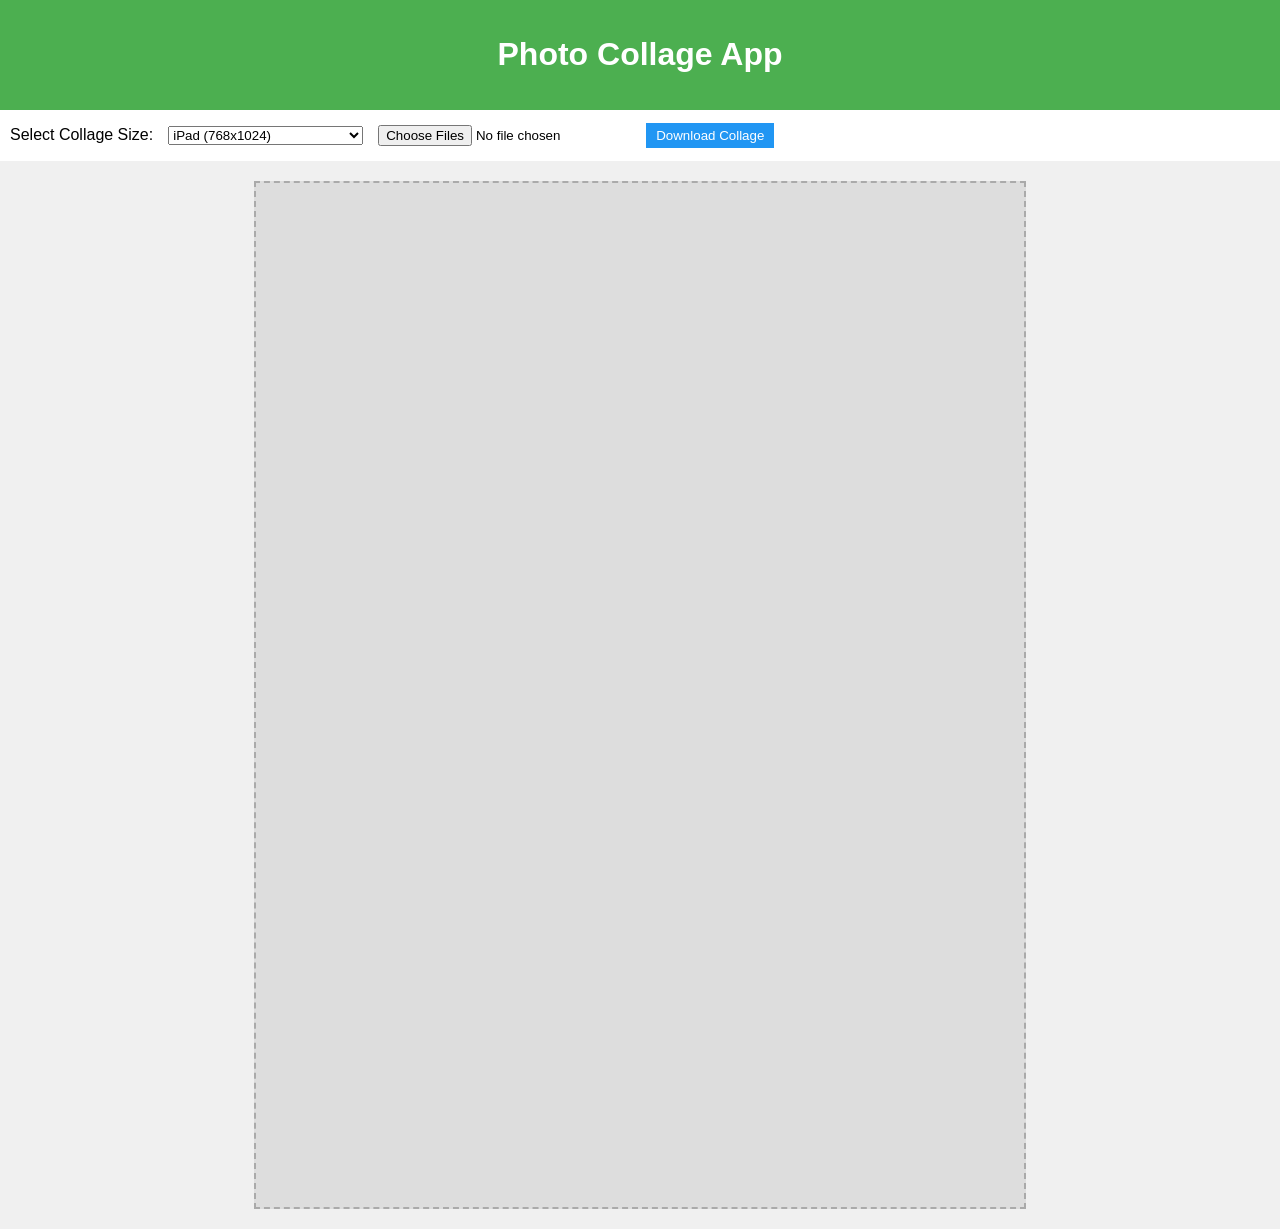
==== index.html @ 25d1712e "foundation the first foundation" ====
<!DOCTYPE html>
<html lang="en">
<head>
    <meta charset="UTF-8">
    <meta http-equiv="X-UA-Compatible" content="IE=edge">
    <meta name="viewport" content="width=device-width, initial-scale=1.0">
    <title>Photo Collage App</title>
    <link rel="stylesheet" href="styles.css">
</head>
<body>
    <header>
        <h1>Photo Collage App</h1>
    </header>

    <div class="controls">
        <label for="size-select">Select Collage Size:</label>
        <select id="size-select">
            <option value="ipad">iPad (768x1024)</option>
            <option value="laptop">Laptop (1366x768)</option>
            <option value="instagram">Instagram Story (1080x1920)</option>
            <option value="custom">Custom Size</option>
        </select>

        <div id="custom-size-inputs" class="hidden">
            <input type="number" id="custom-width" placeholder="Width (px)">
            <input type="number" id="custom-height" placeholder="Height (px)">
            <button id="set-custom-size">Set Size</button>
        </div>

        <input type="file" id="upload-input" accept="image/*" multiple>
        <button id="download-btn">Download Collage</button>
    </div>

    <div id="collage-container">
        <div id="collage-area"></div>
    </div>

    <!-- Include the script at the end of the body -->
    <script src="script.js"></script>
</body>
</html>
---- styles.css ----
/* styles.css */

body {
    margin: 0;
    font-family: Arial, sans-serif;
    background-color: #f0f0f0;
}

header {
    background-color: #4CAF50;
    color: white;
    padding: 15px;
    text-align: center;
}

.controls {
    padding: 10px;
    background-color: #fff;
    display: flex;
    align-items: center;
    gap: 10px;
    flex-wrap: wrap;
}

.controls label {
    margin-right: 5px;
}

#custom-size-inputs input {
    width: 100px;
    padding: 5px;
}

.hidden {
    display: none;
}

#upload-input {
    padding: 5px;
}

#download-btn {
    padding: 5px 10px;
    background-color: #2196F3;
    color: white;
    border: none;
    cursor: pointer;
}

#download-btn:hover {
    background-color: #0b7dda;
}

#collage-container {
    padding: 20px;
    display: flex;
    justify-content: center;
}

#collage-area {
    position: relative;
    background-color: #ddd;
    border: 2px dashed #aaa;
    width: 768px; /* Default iPad size */
    height: 1024px; /* Default iPad size */
    overflow: hidden;
}

.image-item {
    position: absolute;
    cursor: move;
    border: 2px solid #fff;
    box-shadow: 0 0 5px rgba(0,0,0,0.3);
}

.image-item.selected {
    border: 2px solid #2196F3;
}

@media (max-width: 800px) {
    #collage-area {
        width: 100%;
        height: auto;
    }
}
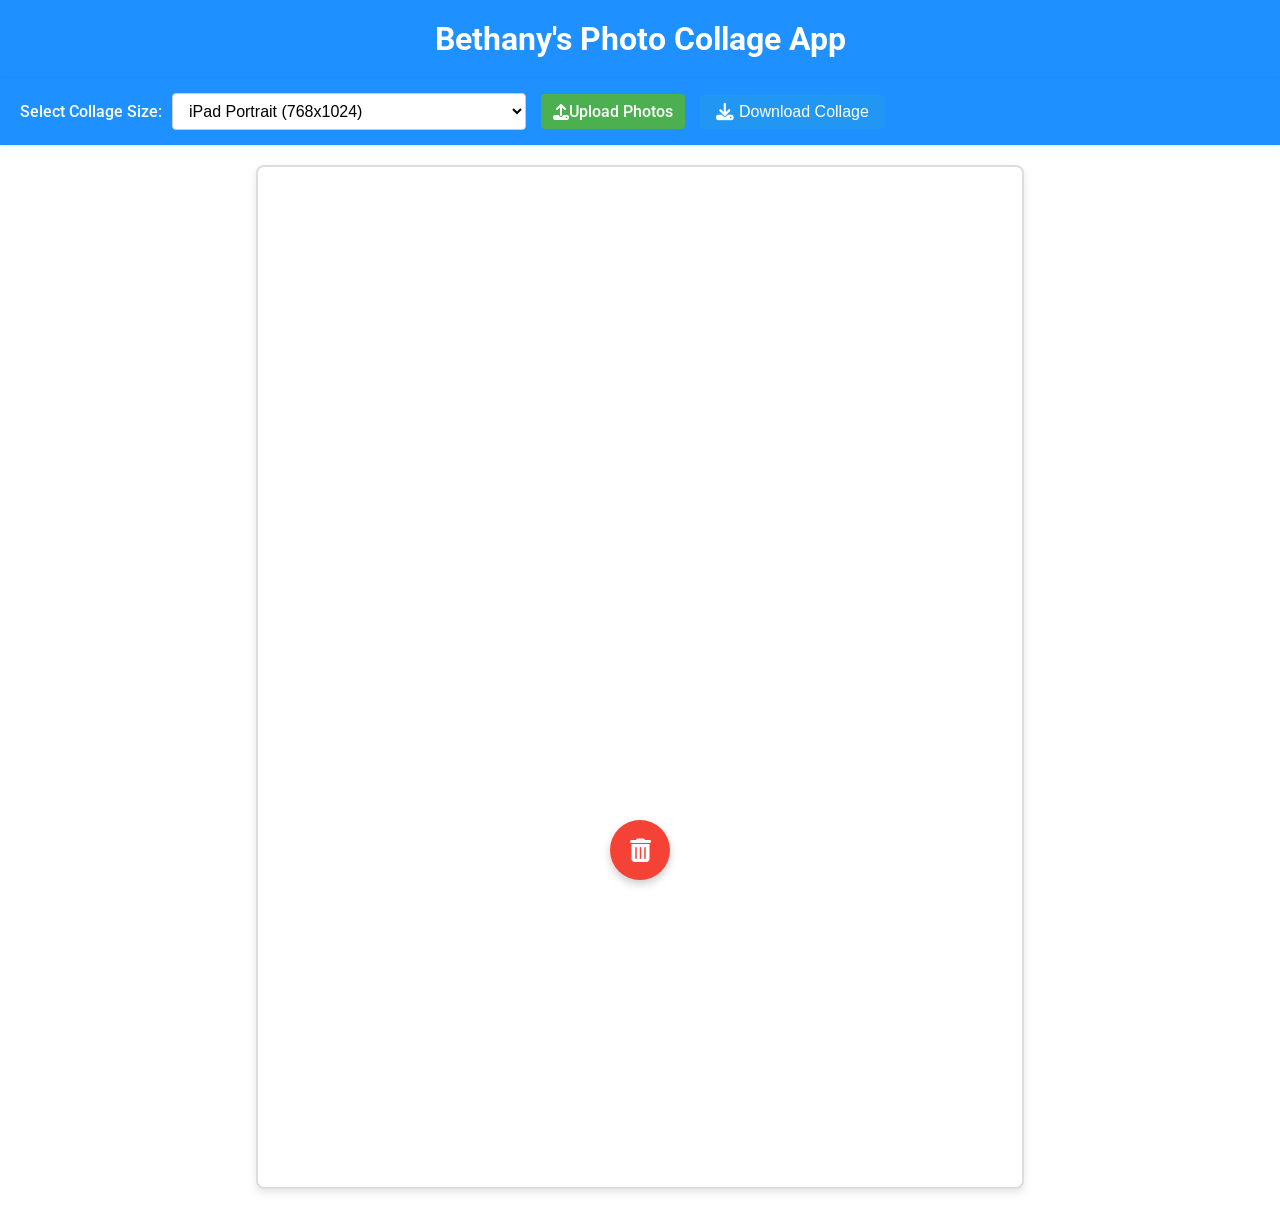
==== commit 398d8329: "finalized touches done horizontal implentaion, final U/I integration as well as many other U/I featu" ====
--- a/index.html
+++ b/index.html
@@ -5,36 +5,63 @@
     <meta http-equiv="X-UA-Compatible" content="IE=edge">
     <meta name="viewport" content="width=device-width, initial-scale=1.0">
     <title>Photo Collage App</title>
+    <!-- Link to Google Fonts for modern typography -->
+    <link href="https://fonts.googleapis.com/css2?family=Roboto:wght@400;500;700&display=swap" rel="stylesheet">
+    <!-- Link to Font Awesome for trash bin icon -->
+    <link rel="stylesheet" href="https://cdnjs.cloudflare.com/ajax/libs/font-awesome/6.4.0/css/all.min.css">
     <link rel="stylesheet" href="styles.css">
 </head>
 <body>
     <header>
-        <h1>Photo Collage App</h1>
+        <h1>Bethany's Photo Collage App</h1>
     </header>
 
     <div class="controls">
-        <label for="size-select">Select Collage Size:</label>
-        <select id="size-select">
-            <option value="ipad">iPad (768x1024)</option>
-            <option value="laptop">Laptop (1366x768)</option>
-            <option value="instagram">Instagram Story (1080x1920)</option>
-            <option value="custom">Custom Size</option>
-        </select>
+        <div class="control-group">
+            <label for="size-select">Select Collage Size:</label>
+            <select id="size-select">
+                <optgroup label="iPad">
+                    <option value="ipad_portrait">iPad Portrait (768x1024)</option>
+                    <option value="ipad_landscape">iPad Landscape (1024x768)</option>
+                </optgroup>
+                <optgroup label="Laptop">
+                    <option value="laptop">Laptop (1366x768)</option>
+                </optgroup>
+                <optgroup label="Instagram Story">
+                    <option value="instagram_portrait">Instagram Story Portrait (1080x1920)</option>
+                    <option value="instagram_landscape">Instagram Story Landscape (1920x1080)</option>
+                </optgroup>
+                <option value="custom">Custom Size</option>
+            </select>
+        </div>
 
-        <div id="custom-size-inputs" class="hidden">
+        <div id="custom-size-inputs" class="control-group hidden">
             <input type="number" id="custom-width" placeholder="Width (px)">
             <input type="number" id="custom-height" placeholder="Height (px)">
             <button id="set-custom-size">Set Size</button>
         </div>
 
-        <input type="file" id="upload-input" accept="image/*" multiple>
-        <button id="download-btn">Download Collage</button>
+        <div class="control-group">
+            <label for="upload-input" class="upload-label">
+                <i class="fas fa-upload"></i> Upload Photos
+            </label>
+            <input type="file" id="upload-input" accept="image/*" multiple>
+        </div>
+
+        <div class="control-group">
+            <button id="download-btn"><i class="fas fa-download"></i> Download Collage</button>
+        </div>
     </div>
 
     <div id="collage-container">
         <div id="collage-area"></div>
     </div>
 
+    <!-- Trash Bin -->
+    <div id="trash-bin">
+        <i class="fas fa-trash-alt"></i>
+    </div>
+
     <!-- Include the script at the end of the body -->
     <script src="script.js"></script>
 </body>
--- a/styles.css
+++ b/styles.css
@@ -1,85 +1,223 @@
 /* styles.css */
 
+/* Reset some default styles */
+* {
+    box-sizing: border-box;
+    margin: 0;
+    padding: 0;
+}
+
 body {
-    margin: 0;
-    font-family: Arial, sans-serif;
-    background-color: #f0f0f0;
-}
-
+    font-family: 'Roboto', sans-serif;
+    background-color: #ffffff; /* Changed to black */
+    color: #ffffff; /* Changed to white for readability */
+    display: flex;
+    flex-direction: column;
+    min-height: 100vh;
+}
+
+/* Header Styling */
 header {
+    background-color: #1E90FF; /* Changed to DodgerBlue */
+    color: white;
+    padding: 20px;
+    text-align: center;
+    box-shadow: 0 2px 4px rgba(0, 0, 0, 0.1);
+}
+
+header h1 {
+    font-weight: 700;
+    font-size: 2rem;
+}
+
+/* Controls Panel Styling */
+.controls {
+    padding: 15px 20px;
+    background-color: #1E90FF; /* Changed to match header blue */
+    display: flex;
+    align-items: center;
+    gap: 15px;
+    flex-wrap: wrap;
+    box-shadow: 0 1px 3px rgba(0, 0, 0, 0.1);
+}
+
+.control-group {
+    display: flex;
+    align-items: center;
+    gap: 10px;
+}
+
+.controls label {
+    font-weight: 500;
+    color: #ffffff; /* Ensure labels are visible on blue background */
+}
+
+.controls select,
+.controls input[type="number"] {
+    padding: 8px 12px;
+    border: 1px solid #ccc;
+    border-radius: 4px;
+    font-size: 1rem;
+    transition: border-color 0.3s;
+    background-color: #ffffff; /* Light background for inputs */
+    color: #000000; /* Dark text for inputs */
+}
+
+.controls select:focus,
+.controls input[type="number"]:focus {
+    border-color: #4CAF50;
+    outline: none;
+}
+
+.upload-label {
+    display: flex;
+    align-items: center;
+    cursor: pointer;
     background-color: #4CAF50;
     color: white;
-    padding: 15px;
-    text-align: center;
-}
-
-.controls {
-    padding: 10px;
-    background-color: #fff;
-    display: flex;
-    align-items: center;
-    gap: 10px;
-    flex-wrap: wrap;
-}
-
-.controls label {
-    margin-right: 5px;
-}
-
-#custom-size-inputs input {
-    width: 100px;
-    padding: 5px;
-}
-
-.hidden {
+    padding: 8px 12px;
+    border-radius: 4px;
+    transition: background-color 0.3s;
+}
+
+.upload-label:hover {
+    background-color: #45a049;
+}
+
+#upload-input {
     display: none;
 }
 
-#upload-input {
-    padding: 5px;
-}
-
 #download-btn {
-    padding: 5px 10px;
     background-color: #2196F3;
     color: white;
     border: none;
+    padding: 8px 16px;
+    border-radius: 4px;
+    font-size: 1rem;
     cursor: pointer;
+    display: flex;
+    align-items: center;
+    gap: 5px;
+    transition: background-color 0.3s;
 }
 
 #download-btn:hover {
     background-color: #0b7dda;
 }
 
+#download-btn i {
+    font-size: 1.1rem;
+}
+
+/* Collage Area Styling */
 #collage-container {
+    flex: 1;
     padding: 20px;
     display: flex;
     justify-content: center;
+    align-items: center;
 }
 
 #collage-area {
     position: relative;
-    background-color: #ddd;
-    border: 2px dashed #aaa;
-    width: 768px; /* Default iPad size */
-    height: 1024px; /* Default iPad size */
+    background-color: #ffffff; /* Changed to white */
+    border: 2px solid #ddd;
+    box-shadow: 0 4px 8px rgba(0, 0, 0, 0.1);
+    width: 768px; /* Default iPad Portrait size */
+    height: 1024px; /* Default iPad Portrait size */
     overflow: hidden;
-}
-
+    border-radius: 8px;
+    transition: width 0.3s, height 0.3s;
+}
+
+/* Image Item Styling */
 .image-item {
     position: absolute;
     cursor: move;
     border: 2px solid #fff;
-    box-shadow: 0 0 5px rgba(0,0,0,0.3);
+    box-shadow: 0 2px 6px rgba(0,0,0,0.2);
+    user-select: none;
+    border-radius: 4px;
+    transition: border-color 0.3s, box-shadow 0.3s;
 }
 
 .image-item.selected {
-    border: 2px solid #2196F3;
-}
-
+    border-color: #2196F3;
+    box-shadow: 0 4px 12px rgba(0,0,0,0.3);
+}
+
+.image-item img {
+    width: 100%;
+    height: 100%;
+    display: block;
+    border-radius: 4px;
+    pointer-events: none; /* Prevent image dragging */
+}
+
+/* Resize Handle Styling */
+.image-item .resize-handle {
+    position: absolute;
+    width: 12px;
+    height: 12px;
+    background-color: #43a2f0;
+    border: 2px solid #fff;
+    border-radius: 50%;
+    cursor: se-resize;
+    right: -6px;
+    bottom: -6px;
+    transition: background-color 0.3s;
+}
+
+.image-item .resize-handle:hover {
+    background-color: #0b7dda;
+}
+
+/* Trash Bin Styling */
+#trash-bin {
+    position: fixed;
+    bottom: 20px;
+    left: 50%;
+    transform: translateX(-50%);
+    width: 60px;
+    height: 60px;
+    background-color: #f44336;
+    border-radius: 50%;
+    display: flex;
+    justify-content: center;
+    align-items: center;
+    color: white;
+    font-size: 1.5rem;
+    cursor: pointer;
+    box-shadow: 0 4px 8px rgba(0,0,0,0.2);
+    transition: background-color 0.3s, transform 0.2s;
+    z-index: 1000; /* Ensures trash bin is always in front */
+}
+
+#trash-bin.active {
+    background-color: #d32f2f;
+    transform: translateX(-50%) scale(1.1); /* Enlarges when active */
+}
+
+#trash-bin i {
+    pointer-events: none;
+}
+
+/* Hidden Class */
+.hidden {
+    display: none;
+}
+
+/* Responsive Design */
 @media (max-width: 800px) {
     #collage-area {
-        width: 100%;
+        width: 90%;
         height: auto;
     }
+
+    #trash-bin {
+        width: 50px;
+        height: 50px;
+        font-size: 1.2rem;
+    }
 }
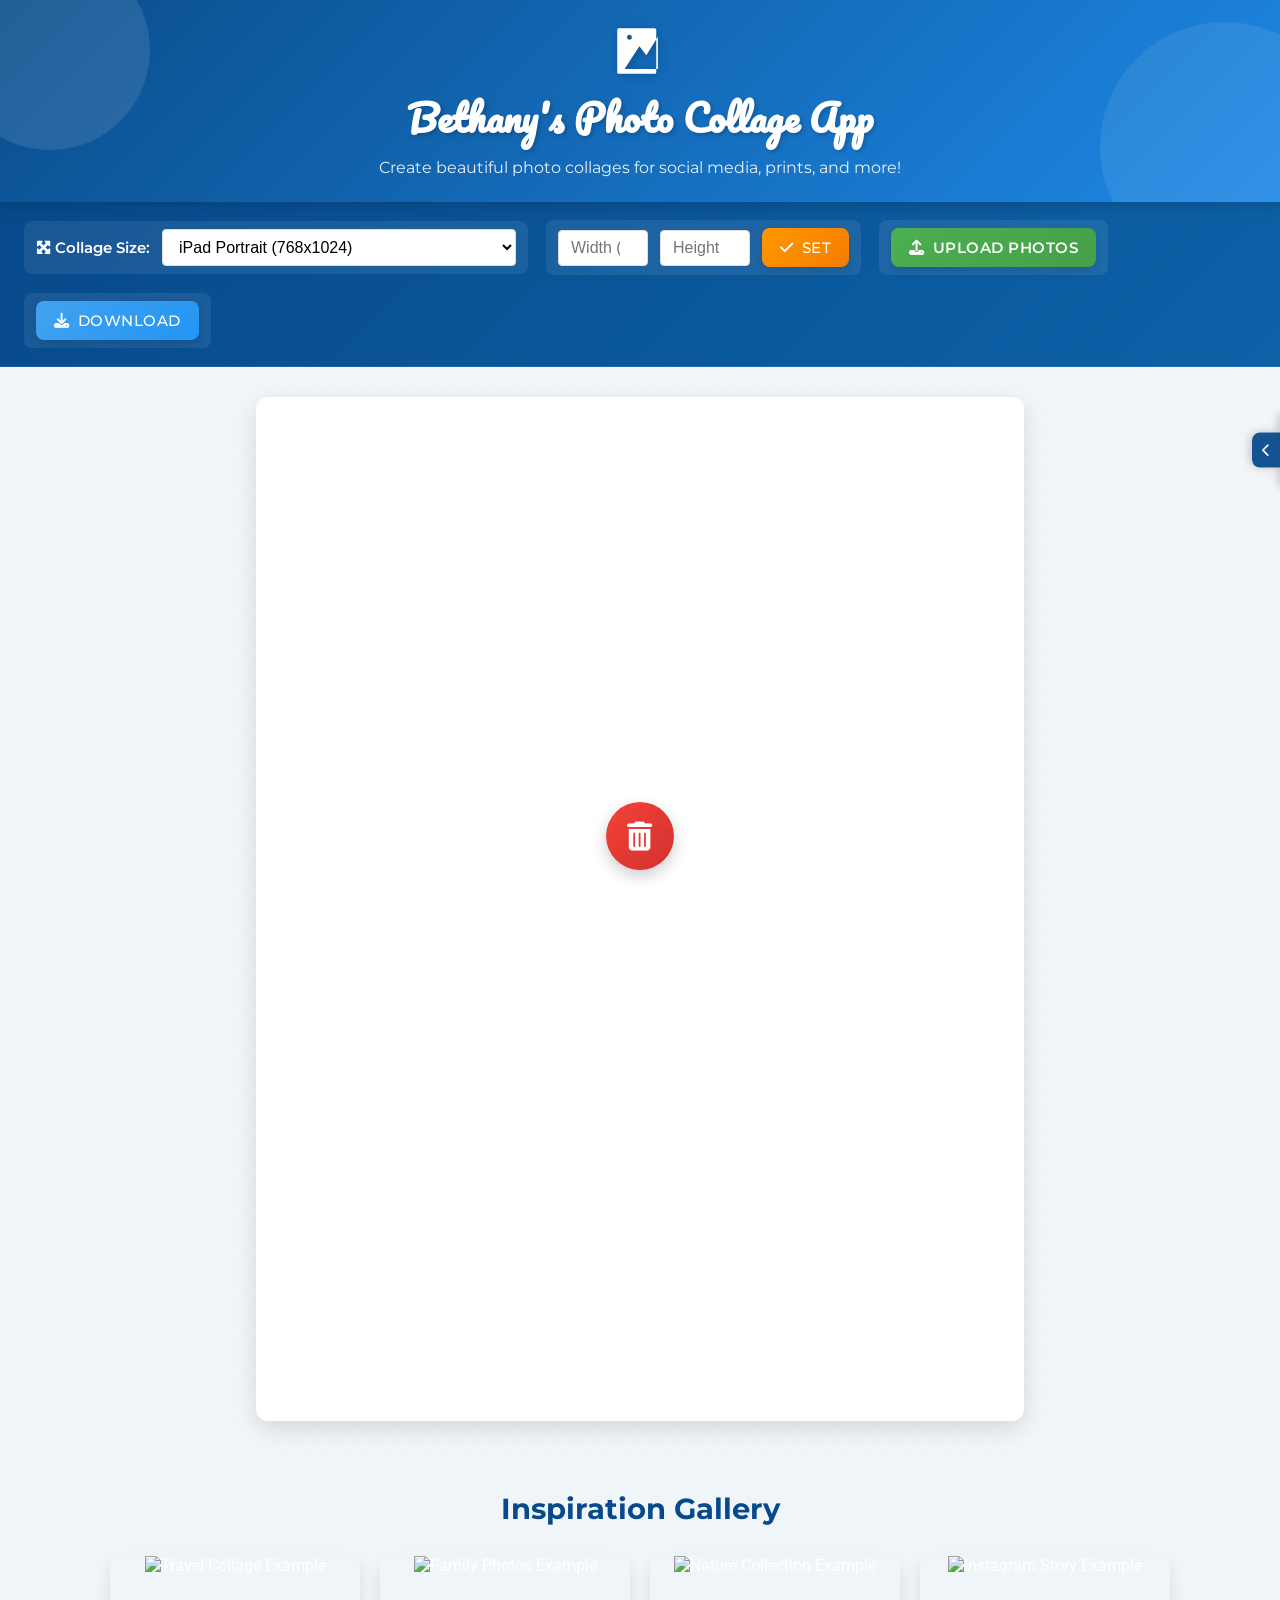
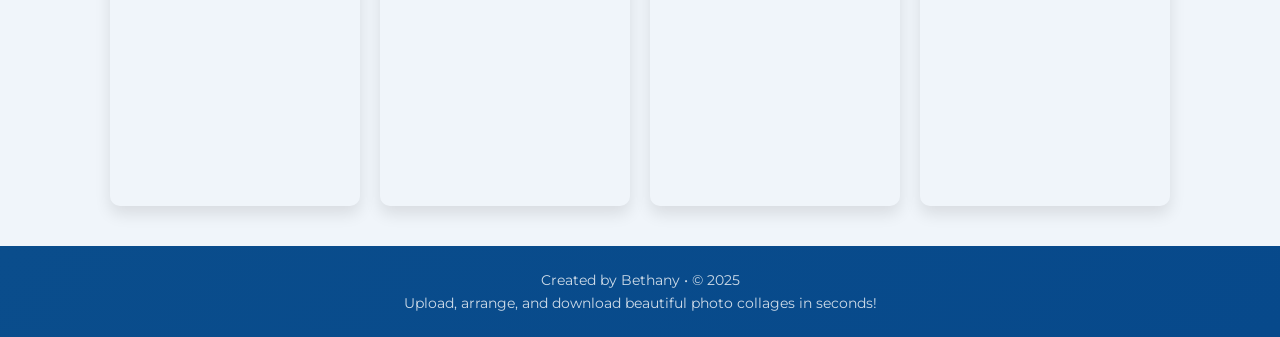
==== commit ea7db5dd: "Finalized and Done" ====
--- a/index.html
+++ b/index.html
@@ -6,19 +6,305 @@
     <meta name="viewport" content="width=device-width, initial-scale=1.0">
     <title>Photo Collage App</title>
     <!-- Link to Google Fonts for modern typography -->
-    <link href="https://fonts.googleapis.com/css2?family=Roboto:wght@400;500;700&display=swap" rel="stylesheet">
-    <!-- Link to Font Awesome for trash bin icon -->
+    <link href="https://fonts.googleapis.com/css2?family=Roboto:wght@400;500;700&family=Pacifico&family=Montserrat:wght@400;600;700&display=swap" rel="stylesheet">
+    <!-- Link to Font Awesome for icons -->
     <link rel="stylesheet" href="https://cdnjs.cloudflare.com/ajax/libs/font-awesome/6.4.0/css/all.min.css">
     <link rel="stylesheet" href="styles.css">
+    <!-- Add this to your styles.css file -->
+    <style>
+        /* Enhanced Header Styles */
+        header {
+            background: linear-gradient(135deg, #0a4d8c 0%, #1e88e5 100%);
+            padding: 25px 20px;
+            text-align: center;
+            box-shadow: 0 4px 12px rgba(0, 0, 0, 0.15);
+            position: relative;
+            overflow: hidden;
+        }
+        
+        /* Decorative elements for header */
+        header::before {
+            content: "";
+            position: absolute;
+            top: -50px;
+            left: -50px;
+            width: 200px;
+            height: 200px;
+            background: rgba(255, 255, 255, 0.1);
+            border-radius: 50%;
+            z-index: 0;
+        }
+        
+        header::after {
+            content: "";
+            position: absolute;
+            bottom: -70px;
+            right: -70px;
+            width: 250px;
+            height: 250px;
+            background: rgba(255, 255, 255, 0.08);
+            border-radius: 50%;
+            z-index: 0;
+        }
+        
+        header .header-content {
+            position: relative;
+            z-index: 1;
+            display: flex;
+            flex-direction: column;
+            align-items: center;
+        }
+        
+        header h1 {
+            font-weight: 700;
+            font-size: 2.3rem;
+            font-family: 'Pacifico', cursive;
+            margin-bottom: 8px;
+            color: white;
+            text-shadow: 2px 2px 4px rgba(0, 0, 0, 0.2);
+        }
+        
+        header p {
+            font-family: 'Montserrat', sans-serif;
+            font-size: 1rem;
+            color: rgba(255, 255, 255, 0.9);
+            margin-top: 0;
+        }
+        
+        .app-logo {
+            width: 52px;
+            height: 52px;
+            margin-bottom: 8px;
+            filter: drop-shadow(2px 2px 4px rgba(0, 0, 0, 0.2));
+        }
+        
+        /* Enhanced Controls */
+        .controls {
+            background: linear-gradient(135deg, #07498b 0%, #0d62a8 100%);
+            padding: 18px 24px;
+            display: flex;
+            align-items: center;
+            gap: 18px;
+            flex-wrap: wrap;
+            box-shadow: 0 4px 6px rgba(0, 0, 0, 0.1);
+            border-bottom: 1px solid rgba(255, 255, 255, 0.1);
+        }
+        
+        .control-group {
+            display: flex;
+            align-items: center;
+            gap: 12px;
+            background: rgba(255, 255, 255, 0.08);
+            padding: 8px 12px;
+            border-radius: 8px;
+            transition: all 0.3s ease;
+        }
+        
+        .control-group:hover {
+            background: rgba(255, 255, 255, 0.12);
+            transform: translateY(-2px);
+            box-shadow: 0 4px 8px rgba(0, 0, 0, 0.15);
+        }
+        
+        .controls label {
+            font-weight: 600;
+            color: var(--text-light);
+            font-family: 'Montserrat', sans-serif;
+            font-size: 0.95rem;
+        }
+        
+        /* Buttons */
+        .upload-label,
+        #download-btn,
+        #set-custom-size {
+            display: flex;
+            align-items: center;
+            justify-content: center;
+            gap: 8px;
+            padding: 10px 18px;
+            border-radius: 8px;
+            font-size: 0.95rem;
+            font-weight: 500;
+            cursor: pointer;
+            transition: all 0.3s ease;
+            border: none;
+            color: var(--text-light);
+            box-shadow: 0 4px 8px rgba(0, 0, 0, 0.1);
+            text-transform: uppercase;
+            letter-spacing: 0.5px;
+            font-family: 'Montserrat', sans-serif;
+        }
+        
+        .upload-label {
+            background: linear-gradient(135deg, #4CAF50 0%, #45a049 100%);
+        }
+        
+        .upload-label:hover {
+            background: linear-gradient(135deg, #45a049 0%, #3d8b41 100%);
+            transform: translateY(-2px);
+            box-shadow: 0 6px 12px rgba(0, 0, 0, 0.15);
+        }
+        
+        #download-btn {
+            background: linear-gradient(135deg, #43a2f0 0%, #2196F3 100%);
+        }
+        
+        #download-btn:hover {
+            background: linear-gradient(135deg, #2196F3 0%, #1976D2 100%);
+            transform: translateY(-2px);
+            box-shadow: 0 6px 12px rgba(0, 0, 0, 0.15);
+        }
+        
+        #set-custom-size {
+            background: linear-gradient(135deg, #ff9800 0%, #F57C00 100%);
+        }
+        
+        #set-custom-size:hover {
+            background: linear-gradient(135deg, #F57C00 0%, #E65100 100%);
+            transform: translateY(-2px);
+            box-shadow: 0 6px 12px rgba(0, 0, 0, 0.15);
+        }
+        
+        /* Collage Area Styling */
+        #collage-container {
+            flex: 1;
+            padding: 30px;
+            display: flex;
+            justify-content: center;
+            align-items: center;
+            background-color: #f0f5fa;
+            background-image: linear-gradient(45deg, #f5f5f5 25%, transparent 25%, transparent 75%, #f5f5f5 75%, #f5f5f5), 
+                              linear-gradient(45deg, #f5f5f5 25%, transparent 25%, transparent 75%, #f5f5f5 75%, #f5f5f5);
+            background-size: 20px 20px;
+            background-position: 0 0, 10px 10px;
+        }
+        
+        #collage-area {
+            position: relative;
+            background-color: white;
+            border: none;
+            box-shadow: 0 8px 24px rgba(0, 0, 0, 0.12);
+            overflow: hidden;
+            border-radius: 12px;
+            transition: all 0.3s ease;
+        }
+        
+        /* Footer Section */
+        footer {
+            background: linear-gradient(135deg, #0a4d8c 0%, #07498b 100%);
+            padding: 20px;
+            text-align: center;
+            color: white;
+            font-family: 'Montserrat', sans-serif;
+        }
+        
+        footer p {
+            margin: 5px 0;
+            font-size: 0.9rem;
+            color: rgba(255, 255, 255, 0.8);
+        }
+        
+        /* Example Gallery */
+        .example-gallery {
+            background-color: #f0f5fa;
+            padding: 40px 20px;
+            text-align: center;
+        }
+        
+        .example-gallery h2 {
+            font-family: 'Montserrat', sans-serif;
+            color: #07498b;
+            font-size: 1.8rem;
+            margin-bottom: 30px;
+        }
+        
+        .gallery-items {
+            display: flex;
+            flex-wrap: wrap;
+            justify-content: center;
+            gap: 20px;
+        }
+        
+        .gallery-item {
+            width: 250px;
+            height: 250px;
+            border-radius: 10px;
+            overflow: hidden;
+            box-shadow: 0 8px 16px rgba(0, 0, 0, 0.1);
+            transition: transform 0.3s ease;
+        }
+        
+        .gallery-item:hover {
+            transform: scale(1.05);
+        }
+        
+        .gallery-item img {
+            width: 100%;
+            height: 100%;
+            object-fit: cover;
+        }
+        
+        /* Enhanced Trash Bin */
+        #trash-bin {
+            position: fixed;
+            bottom: 30px;
+            left: 50%;
+            transform: translateX(-50%);
+            width: 68px;
+            height: 68px;
+            background: linear-gradient(135deg, #f44336 0%, #d32f2f 100%);
+            border-radius: 50%;
+            display: flex;
+            justify-content: center;
+            align-items: center;
+            color: white;
+            font-size: 1.8rem;
+            cursor: pointer;
+            box-shadow: 0 6px 16px rgba(0, 0, 0, 0.2);
+            transition: all 0.3s cubic-bezier(0.175, 0.885, 0.32, 1.275);
+            z-index: 1000;
+        }
+        
+        #trash-bin.active {
+            background: linear-gradient(135deg, #d32f2f 0%, #b71c1c 100%);
+            transform: translateX(-50%) scale(1.15);
+            box-shadow: 0 8px 20px rgba(0, 0, 0, 0.25);
+        }
+        
+        #trash-bin:hover {
+            transform: translateX(-50%) scale(1.08);
+        }
+        
+        /* Responsive adjustments */
+        @media (max-width: 800px) {
+            header h1 {
+                font-size: 1.8rem;
+            }
+            
+            .app-logo {
+                width: 40px;
+                height: 40px;
+            }
+            
+            .gallery-item {
+                width: 200px;
+                height: 200px;
+            }
+        }
+    </style>
 </head>
 <body>
     <header>
-        <h1>Bethany's Photo Collage App</h1>
+        <div class="header-content">
+            <img src="[data-uri]" alt="Collage App Logo" class="app-logo">
+            <h1>Bethany's Photo Collage App</h1>
+            <p>Create beautiful photo collages for social media, prints, and more!</p>
+        </div>
     </header>
 
     <div class="controls">
         <div class="control-group">
-            <label for="size-select">Select Collage Size:</label>
+            <label for="size-select"><i class="fas fa-expand-arrows-alt"></i> Collage Size:</label>
             <select id="size-select">
                 <optgroup label="iPad">
                     <option value="ipad_portrait">iPad Portrait (768x1024)</option>
@@ -36,9 +322,9 @@
         </div>
 
         <div id="custom-size-inputs" class="control-group hidden">
-            <input type="number" id="custom-width" placeholder="Width (px)">
-            <input type="number" id="custom-height" placeholder="Height (px)">
-            <button id="set-custom-size">Set Size</button>
+            <input type="number" id="custom-width" placeholder="Width (px)" min="100" max="3000">
+            <input type="number" id="custom-height" placeholder="Height (px)" min="100" max="3000">
+            <button id="set-custom-size"><i class="fas fa-check"></i> Set</button>
         </div>
 
         <div class="control-group">
@@ -49,7 +335,7 @@
         </div>
 
         <div class="control-group">
-            <button id="download-btn"><i class="fas fa-download"></i> Download Collage</button>
+            <button id="download-btn"><i class="fas fa-download"></i> Download</button>
         </div>
     </div>
 
@@ -57,8 +343,33 @@
         <div id="collage-area"></div>
     </div>
 
+    <!-- Add example gallery section -->
+    <div class="example-gallery">
+        <h2>Inspiration Gallery</h2>
+        <div class="gallery-items">
+            <div class="gallery-item">
+                <img src="https://via.placeholder.com/250x250/f5f5f5/888888?text=Travel+Collage" alt="Travel Collage Example">
+            </div>
+            <div class="gallery-item">
+                <img src="https://via.placeholder.com/250x250/f5f5f5/888888?text=Family+Photos" alt="Family Photos Example">
+            </div>
+            <div class="gallery-item">
+                <img src="https://via.placeholder.com/250x250/f5f5f5/888888?text=Nature+Collection" alt="Nature Collection Example">
+            </div>
+            <div class="gallery-item">
+                <img src="https://via.placeholder.com/250x250/f5f5f5/888888?text=Instagram+Story" alt="Instagram Story Example">
+            </div>
+        </div>
+    </div>
+
+    <!-- Add a footer -->
+    <footer>
+        <p>Created by Bethany • © 2025</p>
+        <p>Upload, arrange, and download beautiful photo collages in seconds!</p>
+    </footer>
+
     <!-- Trash Bin -->
-    <div id="trash-bin">
+    <div id="trash-bin" title="Drag images here to delete or click to clear all">
         <i class="fas fa-trash-alt"></i>
     </div>
 
--- a/styles.css
+++ b/styles.css
@@ -1,44 +1,63 @@
-/* styles.css */
-
-/* Reset some default styles */
+/* Optimized styles.css */
+
+/* CSS Reset and Base Styles */
+:root {
+    --primary-color: #07498b;
+    --primary-hover: #0b7dda;
+    --secondary-color: #4CAF50;
+    --secondary-hover: #45a049;
+    --accent-color: #43a2f0;
+    --text-light: #ffffff;
+    --text-dark: #000000;
+    --border-color: #ddd;
+    --shadow-sm: 0 2px 4px rgba(0, 0, 0, 0.1);
+    --shadow-md: 0 4px 8px rgba(0, 0, 0, 0.1);
+    --shadow-lg: 0 4px 12px rgba(0, 0, 0, 0.3);
+    --transition-fast: 0.2s ease;
+    --transition-normal: 0.3s ease;
+}
+
 * {
     box-sizing: border-box;
     margin: 0;
     padding: 0;
 }
 
+/* Hardware acceleration for smoother animations */
 body {
     font-family: 'Roboto', sans-serif;
-    background-color: #ffffff; /* Changed to black */
-    color: #ffffff; /* Changed to white for readability */
+    background-color: var(--text-light);
+    color: var(--text-light);
     display: flex;
     flex-direction: column;
     min-height: 100vh;
-}
-
-/* Header Styling */
+    -webkit-font-smoothing: antialiased;
+    -moz-osx-font-smoothing: grayscale;
+}
+
+/* Header Styles */
 header {
-    background-color: #1E90FF; /* Changed to DodgerBlue */
-    color: white;
+    background-color: var(--primary-color);
     padding: 20px;
     text-align: center;
-    box-shadow: 0 2px 4px rgba(0, 0, 0, 0.1);
+    box-shadow: var(--shadow-sm);
 }
 
 header h1 {
     font-weight: 700;
     font-size: 2rem;
-}
-
-/* Controls Panel Styling */
+    font-family: Pacifico, cursive;
+}
+
+/* Controls Panel */
 .controls {
     padding: 15px 20px;
-    background-color: #1E90FF; /* Changed to match header blue */
+    background-color: var(--primary-color);
     display: flex;
     align-items: center;
     gap: 15px;
     flex-wrap: wrap;
-    box-shadow: 0 1px 3px rgba(0, 0, 0, 0.1);
+    box-shadow: var(--shadow-sm);
 }
 
 .control-group {
@@ -49,102 +68,109 @@
 
 .controls label {
     font-weight: 500;
-    color: #ffffff; /* Ensure labels are visible on blue background */
-}
-
+    color: var(--text-light);
+}
+
+/* Form Controls */
 .controls select,
 .controls input[type="number"] {
     padding: 8px 12px;
-    border: 1px solid #ccc;
+    border: 1px solid var(--border-color);
     border-radius: 4px;
     font-size: 1rem;
-    transition: border-color 0.3s;
-    background-color: #ffffff; /* Light background for inputs */
-    color: #000000; /* Dark text for inputs */
+    background-color: var(--text-light);
+    color: var(--text-dark);
+    transition: border-color var(--transition-fast);
 }
 
 .controls select:focus,
 .controls input[type="number"]:focus {
-    border-color: #4CAF50;
+    border-color: var(--secondary-color);
     outline: none;
 }
 
+/* Upload and Download Buttons */
+.upload-label,
+#download-btn,
+#set-custom-size {
+    display: flex;
+    align-items: center;
+    gap: 5px;
+    padding: 8px 16px;
+    border-radius: 4px;
+    font-size: 1rem;
+    cursor: pointer;
+    transition: background-color var(--transition-fast);
+    border: none;
+    color: var(--text-light);
+}
+
 .upload-label {
-    display: flex;
-    align-items: center;
-    cursor: pointer;
-    background-color: #4CAF50;
-    color: white;
-    padding: 8px 12px;
-    border-radius: 4px;
-    transition: background-color 0.3s;
+    background-color: var(--secondary-color);
 }
 
 .upload-label:hover {
-    background-color: #45a049;
+    background-color: var(--secondary-hover);
+}
+
+#download-btn {
+    background-color: var(--accent-color);
+}
+
+#download-btn:hover {
+    background-color: var(--primary-hover);
+}
+
+#set-custom-size {
+    background-color: var(--secondary-color);
+}
+
+#set-custom-size:hover {
+    background-color: var(--secondary-hover);
 }
 
 #upload-input {
     display: none;
 }
 
-#download-btn {
-    background-color: #2196F3;
-    color: white;
-    border: none;
-    padding: 8px 16px;
-    border-radius: 4px;
-    font-size: 1rem;
-    cursor: pointer;
-    display: flex;
-    align-items: center;
-    gap: 5px;
-    transition: background-color 0.3s;
-}
-
-#download-btn:hover {
-    background-color: #0b7dda;
-}
-
-#download-btn i {
-    font-size: 1.1rem;
-}
-
-/* Collage Area Styling */
+/* Collage Area */
 #collage-container {
     flex: 1;
     padding: 20px;
     display: flex;
     justify-content: center;
     align-items: center;
+    background-color: #f5f5f5;
 }
 
 #collage-area {
     position: relative;
-    background-color: #ffffff; /* Changed to white */
-    border: 2px solid #ddd;
-    box-shadow: 0 4px 8px rgba(0, 0, 0, 0.1);
-    width: 768px; /* Default iPad Portrait size */
-    height: 1024px; /* Default iPad Portrait size */
+    background-color: var(--text-light);
+    border: 2px solid var(--border-color);
+    box-shadow: var(--shadow-md);
     overflow: hidden;
     border-radius: 8px;
-    transition: width 0.3s, height 0.3s;
-}
-
-/* Image Item Styling */
+    transition: width var(--transition-normal), height var(--transition-normal);
+    will-change: transform;
+}
+
+/* Image Items */
 .image-item {
     position: absolute;
     cursor: move;
-    border: 2px solid #fff;
-    box-shadow: 0 2px 6px rgba(0,0,0,0.2);
+    border: 2px solid var(--text-light);
+    box-shadow: var(--shadow-sm);
     user-select: none;
     border-radius: 4px;
-    transition: border-color 0.3s, box-shadow 0.3s;
+    transition: transform var(--transition-normal), border-color var(--transition-fast), opacity var(--transition-normal);
+    will-change: transform;
+    transform: translate3d(0, 0, 0);
+    overflow: hidden; /* Ensure image stays within bounds */
 }
 
 .image-item.selected {
-    border-color: #2196F3;
-    box-shadow: 0 4px 12px rgba(0,0,0,0.3);
+    border-color: var(--accent-color);
+    box-shadow: var(--shadow-lg);
 }
 
 .image-item img {
@@ -152,28 +178,193 @@
     height: 100%;
     display: block;
     border-radius: 4px;
-    pointer-events: none; /* Prevent image dragging */
-}
-
-/* Resize Handle Styling */
-.image-item .resize-handle {
+    pointer-events: none;
+    backface-visibility: hidden;
+    object-fit: cover; /* Ensures the image fills the container properly */
+}
+
+/* Control Handles */
+.image-item .resize-handle,
+.image-item .rotate-handle {
     position: absolute;
-    width: 12px;
-    height: 12px;
-    background-color: #43a2f0;
-    border: 2px solid #fff;
+    width: 16px;
+    height: 16px;
+    background-color: var(--accent-color);
+    border: 2px solid var(--text-light);
     border-radius: 50%;
+    transition: background-color var(--transition-fast), transform var(--transition-fast);
+    will-change: transform;
+    z-index: 10;
+}
+
+.resize-handle {
+    right: -8px;
+    bottom: -8px;
     cursor: se-resize;
-    right: -6px;
-    bottom: -6px;
-    transition: background-color 0.3s;
-}
-
-.image-item .resize-handle:hover {
-    background-color: #0b7dda;
-}
-
-/* Trash Bin Styling */
+}
+
+.rotate-handle {
+    left: -8px;
+    top: -8px;
+    cursor: grab;
+}
+
+.resize-handle:hover,
+.rotate-handle:hover {
+    background-color: var(--primary-hover);
+    transform: scale(1.2);
+}
+
+/* Layer Controls */
+.layer-controls {
+    position: absolute;
+    top: -40px;
+    right: 0;
+    display: none;
+    gap: 5px;
+    background-color: rgba(0, 0, 0, 0.7);
+    padding: 5px 8px;
+    border-radius: 4px;
+    z-index: 1000;
+    align-items: center;
+    white-space: nowrap;
+}
+
+.image-item.selected .layer-controls {
+    display: flex;
+}
+
+.layer-controls button {
+    background-color: var(--accent-color);
+    color: var(--text-light);
+    border: none;
+    border-radius: 3px;
+    padding: 3px 6px;
+    cursor: pointer;
+    font-size: 12px;
+    transition: background-color var(--transition-fast);
+}
+
+.layer-controls button:hover {
+    background-color: var(--primary-hover);
+}
+
+.layer-counter {
+    color: var(--text-light);
+    font-size: 12px;
+    margin-right: 5px;
+}
+
+/* Layer Panel */
+#layer-controls-panel {
+    position: fixed;
+    right: -300px;
+    top: 50%;
+    transform: translateY(-50%);
+    width: 300px;
+    background-color: rgba(7, 73, 139, 0.95);
+    padding: 15px;
+    border-radius: 8px 0 0 8px;
+    color: var(--text-light);
+    box-shadow: -2px 0 10px rgba(0, 0, 0, 0.2);
+    max-height: 80vh;
+    overflow-y: auto;
+    transition: right var(--transition-normal);
+    z-index: 1000;
+}
+
+#layer-controls-panel.expanded {
+    right: 0;
+}
+
+#layer-panel-toggle {
+    position: fixed;
+    right: 0;
+    top: 50%;
+    transform: translateY(-50%);
+    background-color: rgba(7, 73, 139, 0.95);
+    color: var(--text-light);
+    border: none;
+    padding: 10px;
+    cursor: pointer;
+    border-radius: 8px 0 0 8px;
+    box-shadow: -2px 0 10px rgba(0, 0, 0, 0.2);
+    z-index: 1001;
+    transition: right var(--transition-normal);
+}
+
+#layer-panel-toggle i {
+    transition: transform var(--transition-normal);
+}
+
+#layer-panel-toggle.expanded i {
+    transform: rotate(180deg);
+}
+
+#layer-controls-panel h3 {
+    margin-bottom: 15px;
+    border-bottom: 1px solid rgba(255, 255, 255, 0.3);
+    padding-bottom: 8px;
+}
+
+/* Layer Items with Drag Support */
+.layer-item {
+    display: flex;
+    align-items: center;
+    gap: 10px;
+    padding: 8px;
+    background-color: rgba(255, 255, 255, 0.1);
+    border-radius: 4px;
+    margin-bottom: 8px;
+    transition: background-color var(--transition-fast), transform var(--transition-fast);
+    cursor: grab;
+    touch-action: none;
+}
+
+.layer-item.dragging {
+    opacity: 0.5;
+    background-color: rgba(255, 255, 255, 0.3);
+    cursor: grabbing;
+    transform: scale(1.02);
+    box-shadow: 0 4px 8px rgba(0, 0, 0, 0.2);
+}
+
+.layer-item.drag-over {
+    border-top: 2px solid var(--accent-color);
+}
+
+.layer-item.selected {
+    background-color: rgba(255, 255, 255, 0.2);
+    border: 1px solid var(--text-light);
+}
+
+.layer-item .layer-buttons {
+    display: flex;
+    gap: 4px;
+    margin-left: auto;
+}
+
+.layer-item button {
+    background-color: var(--accent-color);
+    color: var(--text-light);
+    border: none;
+    border-radius: 3px;
+    padding: 4px 8px;
+    cursor: pointer;
+    font-size: 12px;
+    display: flex;
+    align-items: center;
+    justify-content: center;
+    transition: background-color var(--transition-fast);
+    min-width: 28px;
+    height: 28px;
+}
+
+.layer-item button:hover {
+    background-color: var(--primary-hover);
+}
+
+/* Trash Bin */
 #trash-bin {
     position: fixed;
     bottom: 20px;
@@ -186,38 +377,135 @@
     display: flex;
     justify-content: center;
     align-items: center;
-    color: white;
+    color: var(--text-light);
     font-size: 1.5rem;
     cursor: pointer;
-    box-shadow: 0 4px 8px rgba(0,0,0,0.2);
-    transition: background-color 0.3s, transform 0.2s;
-    z-index: 1000; /* Ensures trash bin is always in front */
+    box-shadow: var(--shadow-md);
+    transition: background-color var(--transition-fast), transform var(--transition-fast);
+    z-index: 1000;
 }
 
 #trash-bin.active {
     background-color: #d32f2f;
-    transform: translateX(-50%) scale(1.1); /* Enlarges when active */
+    transform: translateX(-50%) scale(1.1);
 }
 
 #trash-bin i {
     pointer-events: none;
 }
 
-/* Hidden Class */
+/* Preview Mode */
+.preview-mode .resize-handle,
+.preview-mode .rotate-handle,
+.preview-mode #layer-panel-toggle,
+.preview-mode #layer-controls-panel,
+.preview-mode #trash-bin {
+    display: none !important;
+}
+
+.preview-mode .image-item {
+    border: none !important;
+    box-shadow: none !important;
+}
+
+#exit-preview {
+    position: fixed;
+    top: 20px;
+    right: 20px;
+    background-color: rgba(7, 73, 139, 0.8);
+    color: var(--text-light);
+    border: none;
+    padding: 10px 20px;
+    border-radius: 4px;
+    cursor: pointer;
+    display: none;
+    z-index: 1000;
+    font-size: 14px;
+    transition: background-color var(--transition-fast);
+}
+
+#exit-preview:hover {
+    background-color: var(--primary-color);
+}
+
+.preview-mode #exit-preview {
+    display: block;
+}
+
+/* Utility Classes */
 .hidden {
     display: none;
 }
 
 /* Responsive Design */
 @media (max-width: 800px) {
-    #collage-area {
-        width: 90%;
-        height: auto;
-    }
-
+    .controls {
+        flex-direction: column;
+        align-items: stretch;
+    }
+
+    .control-group {
+        flex-wrap: wrap;
+        justify-content: center;
+    }
+    
+    #collage-container {
+        padding: 10px;
+    }
+    
     #trash-bin {
         width: 50px;
         height: 50px;
         font-size: 1.2rem;
     }
+    
+    #layer-controls-panel {
+        width: 250px;
+    }
+    
+    .layer-item {
+        flex-wrap: wrap;
+    }
+    
+    .layer-item .layer-buttons {
+        width: 100%;
+        justify-content: flex-end;
+        margin-top: 5px;
+    }
+}
+
+@media (max-width: 480px) {
+    header h1 {
+        font-size: 1.5rem;
+    }
+    
+    .controls {
+        padding: 10px;
+    }
+    
+    #layer-controls-panel {
+        width: 200px;
+    }
+}
+
+/* Print styles */
+@media print {
+    .controls,
+    #layer-controls-panel,
+    #layer-panel-toggle,
+    #trash-bin,
+    .resize-handle,
+    .rotate-handle {
+        display: none !important;
+    }
+    
+    #collage-area {
+        border: none;
+        box-shadow: none;
+    }
+    
+    .image-item {
+        border: none !important;
+        box-shadow: none !important;
+    }
 }
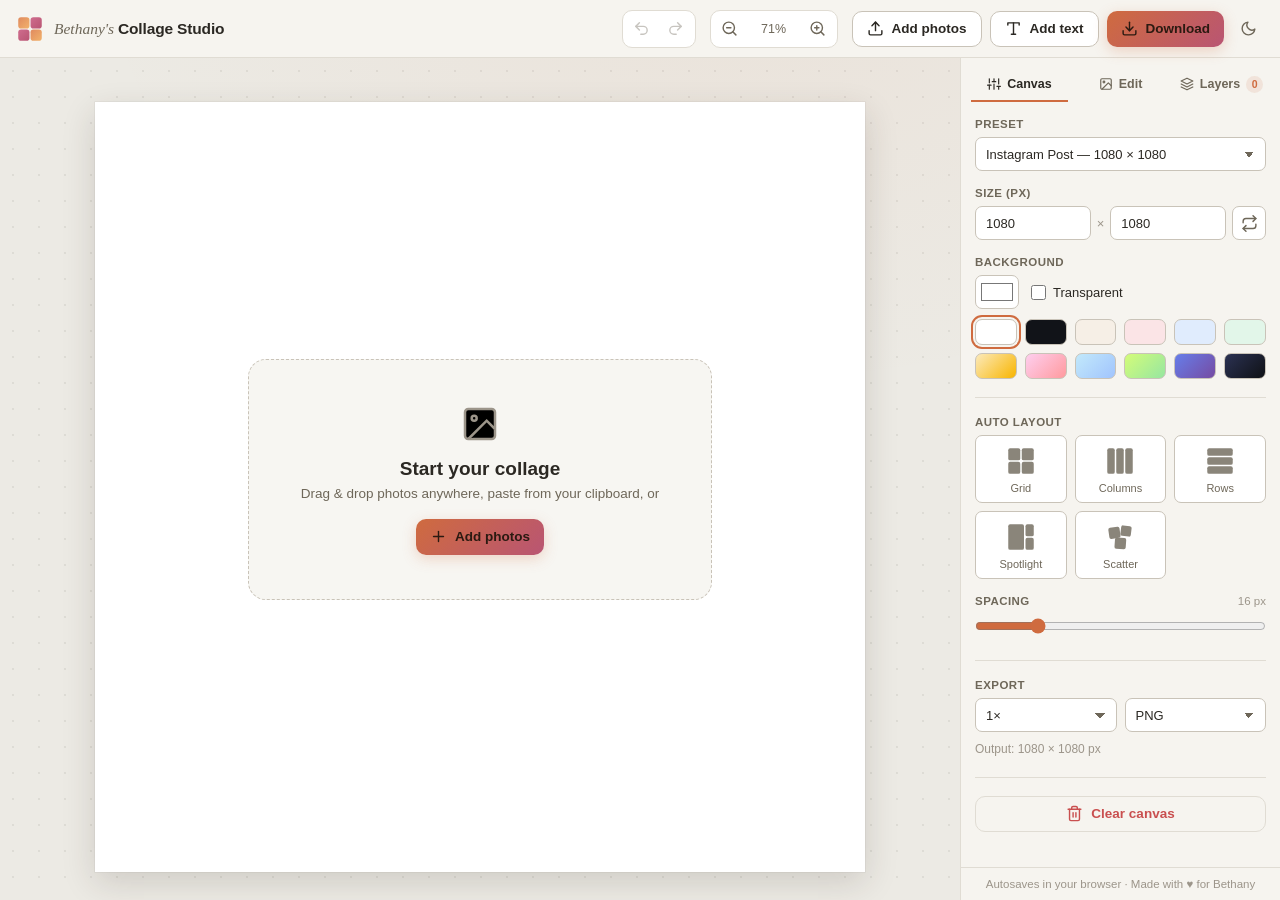
==== commit 322e77db: "Rebuild collage app as a modern offline editor Full rewrite of the vanilla HTML/CSS/JS app into a st" ====
--- a/index.html
+++ b/index.html
@@ -2,378 +2,343 @@
 <html lang="en">
 <head>
     <meta charset="UTF-8">
-    <meta http-equiv="X-UA-Compatible" content="IE=edge">
     <meta name="viewport" content="width=device-width, initial-scale=1.0">
-    <title>Photo Collage App</title>
-    <!-- Link to Google Fonts for modern typography -->
-    <link href="https://fonts.googleapis.com/css2?family=Roboto:wght@400;500;700&family=Pacifico&family=Montserrat:wght@400;600;700&display=swap" rel="stylesheet">
-    <!-- Link to Font Awesome for icons -->
-    <link rel="stylesheet" href="https://cdnjs.cloudflare.com/ajax/libs/font-awesome/6.4.0/css/all.min.css">
+    <title>Bethany's Collage Studio</title>
+    <meta name="color-scheme" content="dark light">
+    <script>
+        // apply a stored theme choice before first paint so there is no flash
+        try {
+            var storedTheme = localStorage.getItem('collage-theme');
+            if (storedTheme === 'light' || storedTheme === 'dark') {
+                document.documentElement.dataset.theme = storedTheme;
+            }
+        } catch (e) { /* storage unavailable — follow the OS preference */ }
+    </script>
+    <link rel="icon" href="data:image/svg+xml,<svg xmlns='http://www.w3.org/2000/svg' viewBox='0 0 100 100'><rect x='8' y='8' width='40' height='40' rx='9' fill='%23e08a5e'/><rect x='52' y='8' width='40' height='40' rx='9' fill='%23cf6d8e'/><rect x='8' y='52' width='40' height='40' rx='9' fill='%23f2b26b'/><rect x='52' y='52' width='40' height='40' rx='9' fill='%23b95573'/></svg>">
     <link rel="stylesheet" href="styles.css">
-    <!-- Add this to your styles.css file -->
-    <style>
-        /* Enhanced Header Styles */
-        header {
-            background: linear-gradient(135deg, #0a4d8c 0%, #1e88e5 100%);
-            padding: 25px 20px;
-            text-align: center;
-            box-shadow: 0 4px 12px rgba(0, 0, 0, 0.15);
-            position: relative;
-            overflow: hidden;
-        }
-        
-        /* Decorative elements for header */
-        header::before {
-            content: "";
-            position: absolute;
-            top: -50px;
-            left: -50px;
-            width: 200px;
-            height: 200px;
-            background: rgba(255, 255, 255, 0.1);
-            border-radius: 50%;
-            z-index: 0;
-        }
-        
-        header::after {
-            content: "";
-            position: absolute;
-            bottom: -70px;
-            right: -70px;
-            width: 250px;
-            height: 250px;
-            background: rgba(255, 255, 255, 0.08);
-            border-radius: 50%;
-            z-index: 0;
-        }
-        
-        header .header-content {
-            position: relative;
-            z-index: 1;
-            display: flex;
-            flex-direction: column;
-            align-items: center;
-        }
-        
-        header h1 {
-            font-weight: 700;
-            font-size: 2.3rem;
-            font-family: 'Pacifico', cursive;
-            margin-bottom: 8px;
-            color: white;
-            text-shadow: 2px 2px 4px rgba(0, 0, 0, 0.2);
-        }
-        
-        header p {
-            font-family: 'Montserrat', sans-serif;
-            font-size: 1rem;
-            color: rgba(255, 255, 255, 0.9);
-            margin-top: 0;
-        }
-        
-        .app-logo {
-            width: 52px;
-            height: 52px;
-            margin-bottom: 8px;
-            filter: drop-shadow(2px 2px 4px rgba(0, 0, 0, 0.2));
-        }
-        
-        /* Enhanced Controls */
-        .controls {
-            background: linear-gradient(135deg, #07498b 0%, #0d62a8 100%);
-            padding: 18px 24px;
-            display: flex;
-            align-items: center;
-            gap: 18px;
-            flex-wrap: wrap;
-            box-shadow: 0 4px 6px rgba(0, 0, 0, 0.1);
-            border-bottom: 1px solid rgba(255, 255, 255, 0.1);
-        }
-        
-        .control-group {
-            display: flex;
-            align-items: center;
-            gap: 12px;
-            background: rgba(255, 255, 255, 0.08);
-            padding: 8px 12px;
-            border-radius: 8px;
-            transition: all 0.3s ease;
-        }
-        
-        .control-group:hover {
-            background: rgba(255, 255, 255, 0.12);
-            transform: translateY(-2px);
-            box-shadow: 0 4px 8px rgba(0, 0, 0, 0.15);
-        }
-        
-        .controls label {
-            font-weight: 600;
-            color: var(--text-light);
-            font-family: 'Montserrat', sans-serif;
-            font-size: 0.95rem;
-        }
-        
-        /* Buttons */
-        .upload-label,
-        #download-btn,
-        #set-custom-size {
-            display: flex;
-            align-items: center;
-            justify-content: center;
-            gap: 8px;
-            padding: 10px 18px;
-            border-radius: 8px;
-            font-size: 0.95rem;
-            font-weight: 500;
-            cursor: pointer;
-            transition: all 0.3s ease;
-            border: none;
-            color: var(--text-light);
-            box-shadow: 0 4px 8px rgba(0, 0, 0, 0.1);
-            text-transform: uppercase;
-            letter-spacing: 0.5px;
-            font-family: 'Montserrat', sans-serif;
-        }
-        
-        .upload-label {
-            background: linear-gradient(135deg, #4CAF50 0%, #45a049 100%);
-        }
-        
-        .upload-label:hover {
-            background: linear-gradient(135deg, #45a049 0%, #3d8b41 100%);
-            transform: translateY(-2px);
-            box-shadow: 0 6px 12px rgba(0, 0, 0, 0.15);
-        }
-        
-        #download-btn {
-            background: linear-gradient(135deg, #43a2f0 0%, #2196F3 100%);
-        }
-        
-        #download-btn:hover {
-            background: linear-gradient(135deg, #2196F3 0%, #1976D2 100%);
-            transform: translateY(-2px);
-            box-shadow: 0 6px 12px rgba(0, 0, 0, 0.15);
-        }
-        
-        #set-custom-size {
-            background: linear-gradient(135deg, #ff9800 0%, #F57C00 100%);
-        }
-        
-        #set-custom-size:hover {
-            background: linear-gradient(135deg, #F57C00 0%, #E65100 100%);
-            transform: translateY(-2px);
-            box-shadow: 0 6px 12px rgba(0, 0, 0, 0.15);
-        }
-        
-        /* Collage Area Styling */
-        #collage-container {
-            flex: 1;
-            padding: 30px;
-            display: flex;
-            justify-content: center;
-            align-items: center;
-            background-color: #f0f5fa;
-            background-image: linear-gradient(45deg, #f5f5f5 25%, transparent 25%, transparent 75%, #f5f5f5 75%, #f5f5f5), 
-                              linear-gradient(45deg, #f5f5f5 25%, transparent 25%, transparent 75%, #f5f5f5 75%, #f5f5f5);
-            background-size: 20px 20px;
-            background-position: 0 0, 10px 10px;
-        }
-        
-        #collage-area {
-            position: relative;
-            background-color: white;
-            border: none;
-            box-shadow: 0 8px 24px rgba(0, 0, 0, 0.12);
-            overflow: hidden;
-            border-radius: 12px;
-            transition: all 0.3s ease;
-        }
-        
-        /* Footer Section */
-        footer {
-            background: linear-gradient(135deg, #0a4d8c 0%, #07498b 100%);
-            padding: 20px;
-            text-align: center;
-            color: white;
-            font-family: 'Montserrat', sans-serif;
-        }
-        
-        footer p {
-            margin: 5px 0;
-            font-size: 0.9rem;
-            color: rgba(255, 255, 255, 0.8);
-        }
-        
-        /* Example Gallery */
-        .example-gallery {
-            background-color: #f0f5fa;
-            padding: 40px 20px;
-            text-align: center;
-        }
-        
-        .example-gallery h2 {
-            font-family: 'Montserrat', sans-serif;
-            color: #07498b;
-            font-size: 1.8rem;
-            margin-bottom: 30px;
-        }
-        
-        .gallery-items {
-            display: flex;
-            flex-wrap: wrap;
-            justify-content: center;
-            gap: 20px;
-        }
-        
-        .gallery-item {
-            width: 250px;
-            height: 250px;
-            border-radius: 10px;
-            overflow: hidden;
-            box-shadow: 0 8px 16px rgba(0, 0, 0, 0.1);
-            transition: transform 0.3s ease;
-        }
-        
-        .gallery-item:hover {
-            transform: scale(1.05);
-        }
-        
-        .gallery-item img {
-            width: 100%;
-            height: 100%;
-            object-fit: cover;
-        }
-        
-        /* Enhanced Trash Bin */
-        #trash-bin {
-            position: fixed;
-            bottom: 30px;
-            left: 50%;
-            transform: translateX(-50%);
-            width: 68px;
-            height: 68px;
-            background: linear-gradient(135deg, #f44336 0%, #d32f2f 100%);
-            border-radius: 50%;
-            display: flex;
-            justify-content: center;
-            align-items: center;
-            color: white;
-            font-size: 1.8rem;
-            cursor: pointer;
-            box-shadow: 0 6px 16px rgba(0, 0, 0, 0.2);
-            transition: all 0.3s cubic-bezier(0.175, 0.885, 0.32, 1.275);
-            z-index: 1000;
-        }
-        
-        #trash-bin.active {
-            background: linear-gradient(135deg, #d32f2f 0%, #b71c1c 100%);
-            transform: translateX(-50%) scale(1.15);
-            box-shadow: 0 8px 20px rgba(0, 0, 0, 0.25);
-        }
-        
-        #trash-bin:hover {
-            transform: translateX(-50%) scale(1.08);
-        }
-        
-        /* Responsive adjustments */
-        @media (max-width: 800px) {
-            header h1 {
-                font-size: 1.8rem;
-            }
-            
-            .app-logo {
-                width: 40px;
-                height: 40px;
-            }
-            
-            .gallery-item {
-                width: 200px;
-                height: 200px;
-            }
-        }
-    </style>
 </head>
 <body>
-    <header>
-        <div class="header-content">
-            <img src="[data-uri]" alt="Collage App Logo" class="app-logo">
-            <h1>Bethany's Photo Collage App</h1>
-            <p>Create beautiful photo collages for social media, prints, and more!</p>
+
+    <!-- Inline SVG icon sprite (self-contained, no CDN needed) -->
+    <svg width="0" height="0" style="position:absolute" aria-hidden="true">
+        <defs>
+            <symbol id="i-upload" viewBox="0 0 24 24"><path d="M21 15v4a2 2 0 0 1-2 2H5a2 2 0 0 1-2-2v-4"/><polyline points="17 8 12 3 7 8"/><line x1="12" y1="3" x2="12" y2="15"/></symbol>
+            <symbol id="i-download" viewBox="0 0 24 24"><path d="M21 15v4a2 2 0 0 1-2 2H5a2 2 0 0 1-2-2v-4"/><polyline points="7 10 12 15 17 10"/><line x1="12" y1="15" x2="12" y2="3"/></symbol>
+            <symbol id="i-undo" viewBox="0 0 24 24"><polyline points="9 14 4 9 9 4"/><path d="M4 9h10.5a5.5 5.5 0 0 1 5.5 5.5v0a5.5 5.5 0 0 1-5.5 5.5H11"/></symbol>
+            <symbol id="i-redo" viewBox="0 0 24 24"><polyline points="15 14 20 9 15 4"/><path d="M20 9H9.5A5.5 5.5 0 0 0 4 14.5v0A5.5 5.5 0 0 0 9.5 20H13"/></symbol>
+            <symbol id="i-zoom-in" viewBox="0 0 24 24"><circle cx="11" cy="11" r="8"/><line x1="21" y1="21" x2="16.65" y2="16.65"/><line x1="11" y1="8" x2="11" y2="14"/><line x1="8" y1="11" x2="14" y2="11"/></symbol>
+            <symbol id="i-zoom-out" viewBox="0 0 24 24"><circle cx="11" cy="11" r="8"/><line x1="21" y1="21" x2="16.65" y2="16.65"/><line x1="8" y1="11" x2="14" y2="11"/></symbol>
+            <symbol id="i-trash" viewBox="0 0 24 24"><polyline points="3 6 5 6 21 6"/><path d="M19 6v14a2 2 0 0 1-2 2H7a2 2 0 0 1-2-2V6m3 0V4a2 2 0 0 1 2-2h4a2 2 0 0 1 2 2v2"/><line x1="10" y1="11" x2="10" y2="17"/><line x1="14" y1="11" x2="14" y2="17"/></symbol>
+            <symbol id="i-copy" viewBox="0 0 24 24"><rect x="9" y="9" width="13" height="13" rx="2"/><path d="M5 15H4a2 2 0 0 1-2-2V4a2 2 0 0 1 2-2h9a2 2 0 0 1 2 2v1"/></symbol>
+            <symbol id="i-up" viewBox="0 0 24 24"><polyline points="18 15 12 9 6 15"/></symbol>
+            <symbol id="i-down" viewBox="0 0 24 24"><polyline points="6 9 12 15 18 9"/></symbol>
+            <symbol id="i-rotate-cw" viewBox="0 0 24 24"><polyline points="23 4 23 10 17 10"/><path d="M20.49 15a9 9 0 1 1-2.12-9.36L23 10"/></symbol>
+            <symbol id="i-rotate-ccw" viewBox="0 0 24 24"><polyline points="1 4 1 10 7 10"/><path d="M3.51 15a9 9 0 1 0 2.13-9.36L1 10"/></symbol>
+            <symbol id="i-flip-h" viewBox="0 0 24 24"><path d="M8 7 3 12l5 5V7z"/><path d="m16 7 5 5-5 5V7z"/><line x1="12" y1="2" x2="12" y2="22" stroke-dasharray="3 3"/></symbol>
+            <symbol id="i-flip-v" viewBox="0 0 24 24"><path d="M7 8l5-5 5 5H7z"/><path d="M7 16l5 5 5-5H7z"/><line x1="2" y1="12" x2="22" y2="12" stroke-dasharray="3 3"/></symbol>
+            <symbol id="i-image" viewBox="0 0 24 24"><rect x="3" y="3" width="18" height="18" rx="2"/><circle cx="8.5" cy="8.5" r="1.5"/><polyline points="21 15 16 10 5 21"/></symbol>
+            <symbol id="i-layers" viewBox="0 0 24 24"><polygon points="12 2 2 7 12 12 22 7 12 2"/><polyline points="2 17 12 22 22 17"/><polyline points="2 12 12 17 22 12"/></symbol>
+            <symbol id="i-sliders" viewBox="0 0 24 24"><line x1="4" y1="21" x2="4" y2="14"/><line x1="4" y1="10" x2="4" y2="3"/><line x1="12" y1="21" x2="12" y2="12"/><line x1="12" y1="8" x2="12" y2="3"/><line x1="20" y1="21" x2="20" y2="16"/><line x1="20" y1="12" x2="20" y2="3"/><line x1="1" y1="14" x2="7" y2="14"/><line x1="9" y1="8" x2="15" y2="8"/><line x1="17" y1="16" x2="23" y2="16"/></symbol>
+            <symbol id="i-fit" viewBox="0 0 24 24"><path d="M8 3H5a2 2 0 0 0-2 2v3"/><path d="M16 3h3a2 2 0 0 1 2 2v3"/><path d="M21 16v3a2 2 0 0 1-2 2h-3"/><path d="M3 16v3a2 2 0 0 0 2 2h3"/></symbol>
+            <symbol id="i-swap" viewBox="0 0 24 24"><polyline points="17 1 21 5 17 9"/><path d="M3 11V9a4 4 0 0 1 4-4h14"/><polyline points="7 23 3 19 7 15"/><path d="M21 13v2a4 4 0 0 1-4 4H3"/></symbol>
+            <symbol id="i-menu" viewBox="0 0 24 24"><line x1="3" y1="6" x2="21" y2="6"/><line x1="3" y1="12" x2="21" y2="12"/><line x1="3" y1="18" x2="21" y2="18"/></symbol>
+            <symbol id="i-plus" viewBox="0 0 24 24"><line x1="12" y1="5" x2="12" y2="19"/><line x1="5" y1="12" x2="19" y2="12"/></symbol>
+            <symbol id="i-type" viewBox="0 0 24 24"><polyline points="4 7 4 4 20 4 20 7"/><line x1="9" y1="20" x2="15" y2="20"/><line x1="12" y1="4" x2="12" y2="20"/></symbol>
+            <symbol id="i-sun" viewBox="0 0 24 24"><circle cx="12" cy="12" r="5"/><line x1="12" y1="1" x2="12" y2="3"/><line x1="12" y1="21" x2="12" y2="23"/><line x1="4.22" y1="4.22" x2="5.64" y2="5.64"/><line x1="18.36" y1="18.36" x2="19.78" y2="19.78"/><line x1="1" y1="12" x2="3" y2="12"/><line x1="21" y1="12" x2="23" y2="12"/><line x1="4.22" y1="19.78" x2="5.64" y2="18.36"/><line x1="18.36" y1="5.64" x2="19.78" y2="4.22"/></symbol>
+            <symbol id="i-moon" viewBox="0 0 24 24"><path d="M21 12.79A9 9 0 1 1 11.21 3 7 7 0 0 0 21 12.79z"/></symbol>
+        </defs>
+    </svg>
+
+    <header class="topbar">
+        <div class="brand">
+            <svg class="brand-mark" viewBox="0 0 100 100" aria-hidden="true">
+                <rect x="8" y="8" width="40" height="40" rx="10" fill="url(#brand-grad-a)"/>
+                <rect x="52" y="8" width="40" height="40" rx="10" fill="url(#brand-grad-b)"/>
+                <rect x="8" y="52" width="40" height="40" rx="10" fill="url(#brand-grad-b)"/>
+                <rect x="52" y="52" width="40" height="40" rx="10" fill="url(#brand-grad-a)"/>
+                <defs>
+                    <linearGradient id="brand-grad-a" x1="0" y1="0" x2="1" y2="1"><stop offset="0" stop-color="#e08a5e"/><stop offset="1" stop-color="#f2b26b"/></linearGradient>
+                    <linearGradient id="brand-grad-b" x1="0" y1="0" x2="1" y2="1"><stop offset="0" stop-color="#cf6d8e"/><stop offset="1" stop-color="#b95573"/></linearGradient>
+                </defs>
+            </svg>
+            <span class="brand-name">Bethany's <strong>Collage Studio</strong></span>
+        </div>
+
+        <div class="top-group" role="group" aria-label="History">
+            <button id="undo-btn" class="icon-btn" title="Undo (Cmd/Ctrl+Z)" disabled><svg><use href="#i-undo"/></svg></button>
+            <button id="redo-btn" class="icon-btn" title="Redo (Shift+Cmd/Ctrl+Z)" disabled><svg><use href="#i-redo"/></svg></button>
+        </div>
+
+        <div class="top-group zoom-group" role="group" aria-label="Zoom">
+            <button id="zoom-out-btn" class="icon-btn" title="Zoom out"><svg><use href="#i-zoom-out"/></svg></button>
+            <button id="zoom-fit-btn" class="zoom-label" title="Fit to screen">100%</button>
+            <button id="zoom-in-btn" class="icon-btn" title="Zoom in"><svg><use href="#i-zoom-in"/></svg></button>
+        </div>
+
+        <div class="top-actions">
+            <button id="upload-btn" class="btn"><svg><use href="#i-upload"/></svg><span>Add photos</span></button>
+            <button id="add-text-btn" class="btn"><svg><use href="#i-type"/></svg><span>Add text</span></button>
+            <button id="download-btn" class="btn primary"><svg><use href="#i-download"/></svg><span>Download</span></button>
+            <button id="theme-toggle" class="icon-btn" title="Switch theme" aria-label="Switch theme"><svg><use href="#i-sun"/></svg></button>
+            <button id="sidebar-toggle" class="icon-btn mobile-only" title="Toggle panel"><svg><use href="#i-menu"/></svg></button>
         </div>
     </header>
 
-    <div class="controls">
-        <div class="control-group">
-            <label for="size-select"><i class="fas fa-expand-arrows-alt"></i> Collage Size:</label>
-            <select id="size-select">
-                <optgroup label="iPad">
-                    <option value="ipad_portrait">iPad Portrait (768x1024)</option>
-                    <option value="ipad_landscape">iPad Landscape (1024x768)</option>
-                </optgroup>
-                <optgroup label="Laptop">
-                    <option value="laptop">Laptop (1366x768)</option>
-                </optgroup>
-                <optgroup label="Instagram Story">
-                    <option value="instagram_portrait">Instagram Story Portrait (1080x1920)</option>
-                    <option value="instagram_landscape">Instagram Story Landscape (1920x1080)</option>
-                </optgroup>
-                <option value="custom">Custom Size</option>
-            </select>
-        </div>
-
-        <div id="custom-size-inputs" class="control-group hidden">
-            <input type="number" id="custom-width" placeholder="Width (px)" min="100" max="3000">
-            <input type="number" id="custom-height" placeholder="Height (px)" min="100" max="3000">
-            <button id="set-custom-size"><i class="fas fa-check"></i> Set</button>
-        </div>
-
-        <div class="control-group">
-            <label for="upload-input" class="upload-label">
-                <i class="fas fa-upload"></i> Upload Photos
-            </label>
-            <input type="file" id="upload-input" accept="image/*" multiple>
-        </div>
-
-        <div class="control-group">
-            <button id="download-btn"><i class="fas fa-download"></i> Download</button>
-        </div>
+    <main class="workspace">
+        <div id="viewport">
+            <div id="stage">
+                <div id="canvas" style="--zoom:1">
+                    <div id="guide-v" class="guide guide-v" hidden></div>
+                    <div id="guide-h" class="guide guide-h" hidden></div>
+                    <div id="drag-badge" hidden></div>
+                    <div id="selection-box" hidden>
+                        <div class="handle" data-handle="nw"></div>
+                        <div class="handle" data-handle="ne"></div>
+                        <div class="handle" data-handle="sw"></div>
+                        <div class="handle" data-handle="se"></div>
+                        <div class="handle rotate" data-handle="rot"></div>
+                    </div>
+                </div>
+            </div>
+
+            <div id="empty-state">
+                <div class="empty-card">
+                    <svg class="empty-icon"><use href="#i-image"/></svg>
+                    <h2>Start your collage</h2>
+                    <p>Drag &amp; drop photos anywhere, paste from your clipboard, or</p>
+                    <button id="empty-upload-btn" class="btn primary"><svg><use href="#i-plus"/></svg><span>Add photos</span></button>
+                </div>
+            </div>
+        </div>
+
+        <aside id="sidebar">
+            <nav class="tabs" role="tablist">
+                <button class="tab active" data-tab="canvas" role="tab"><svg><use href="#i-sliders"/></svg>Canvas</button>
+                <button class="tab" data-tab="photo" role="tab"><svg><use href="#i-image"/></svg>Edit</button>
+                <button class="tab" data-tab="layers" role="tab"><svg><use href="#i-layers"/></svg>Layers <span id="layer-count" class="count">0</span></button>
+            </nav>
+
+            <div class="panels">
+                <!-- CANVAS TAB -->
+                <section class="panel active" id="panel-canvas">
+                    <div class="field">
+                        <label for="preset-select">Preset</label>
+                        <select id="preset-select"></select>
+                    </div>
+
+                    <div class="field">
+                        <label>Size (px)</label>
+                        <div class="size-row">
+                            <input type="number" id="canvas-w" min="100" max="6000" step="1" aria-label="Canvas width">
+                            <span class="size-x">×</span>
+                            <input type="number" id="canvas-h" min="100" max="6000" step="1" aria-label="Canvas height">
+                            <button id="swap-size-btn" class="icon-btn" title="Swap orientation"><svg><use href="#i-swap"/></svg></button>
+                        </div>
+                    </div>
+
+                    <div class="field">
+                        <label>Background</label>
+                        <div class="bg-row">
+                            <input type="color" id="bg-color" value="#ffffff" title="Background color">
+                            <label class="check"><input type="checkbox" id="bg-transparent"> Transparent</label>
+                        </div>
+                        <div class="swatches" id="bg-swatches"></div>
+                    </div>
+
+                    <hr class="sep">
+
+                    <div class="field">
+                        <label>Auto layout</label>
+                        <div class="layout-grid">
+                            <button class="layout-btn" data-layout="grid" title="Arrange into an even grid">
+                                <svg viewBox="0 0 40 40"><rect x="3" y="3" width="16" height="16" rx="2.5"/><rect x="21" y="3" width="16" height="16" rx="2.5"/><rect x="3" y="21" width="16" height="16" rx="2.5"/><rect x="21" y="21" width="16" height="16" rx="2.5"/></svg>
+                                <span>Grid</span>
+                            </button>
+                            <button class="layout-btn" data-layout="columns" title="Vertical strips">
+                                <svg viewBox="0 0 40 40"><rect x="3" y="3" width="10" height="34" rx="2.5"/><rect x="15" y="3" width="10" height="34" rx="2.5"/><rect x="27" y="3" width="10" height="34" rx="2.5"/></svg>
+                                <span>Columns</span>
+                            </button>
+                            <button class="layout-btn" data-layout="rows" title="Horizontal strips">
+                                <svg viewBox="0 0 40 40"><rect x="3" y="3" width="34" height="10" rx="2.5"/><rect x="3" y="15" width="34" height="10" rx="2.5"/><rect x="3" y="27" width="34" height="10" rx="2.5"/></svg>
+                                <span>Rows</span>
+                            </button>
+                            <button class="layout-btn" data-layout="spotlight" title="One big photo, the rest stacked beside it">
+                                <svg viewBox="0 0 40 40"><rect x="3" y="3" width="21" height="34" rx="2.5"/><rect x="26" y="3" width="11" height="16" rx="2.5"/><rect x="26" y="21" width="11" height="16" rx="2.5"/></svg>
+                                <span>Spotlight</span>
+                            </button>
+                            <button class="layout-btn" data-layout="scatter" title="Playful scattered arrangement">
+                                <svg viewBox="0 0 40 40"><rect x="5" y="7" width="15" height="15" rx="2.5" transform="rotate(-8 12 14)"/><rect x="21" y="5" width="14" height="14" rx="2.5" transform="rotate(7 28 12)"/><rect x="13" y="21" width="15" height="15" rx="2.5" transform="rotate(4 20 28)"/></svg>
+                                <span>Scatter</span>
+                            </button>
+                        </div>
+                    </div>
+
+                    <div class="field">
+                        <label>Spacing <span class="field-value" id="gap-value">16 px</span></label>
+                        <input type="range" id="gap-range" min="0" max="80" value="16">
+                    </div>
+
+                    <hr class="sep">
+
+                    <div class="field">
+                        <label>Export</label>
+                        <div class="export-row">
+                            <select id="export-scale" aria-label="Export scale">
+                                <option value="0.5">0.5×</option>
+                                <option value="1" selected>1×</option>
+                                <option value="2">2×</option>
+                            </select>
+                            <select id="export-format" aria-label="Export format">
+                                <option value="png" selected>PNG</option>
+                                <option value="jpeg">JPEG</option>
+                            </select>
+                        </div>
+                        <p class="hint" id="export-size-hint"></p>
+                    </div>
+
+                    <hr class="sep">
+
+                    <button id="clear-btn" class="btn danger-ghost full"><svg><use href="#i-trash"/></svg><span>Clear canvas</span></button>
+                </section>
+
+                <!-- EDIT TAB -->
+                <section class="panel" id="panel-photo">
+                    <div id="photo-empty" class="empty-hint">
+                        <svg><use href="#i-image"/></svg>
+                        <p>Select a photo or text on the canvas to edit it.</p>
+                    </div>
+
+                    <div id="photo-props" hidden>
+                        <div class="field">
+                            <label>Filter</label>
+                            <div class="chips" id="filter-chips"></div>
+                        </div>
+                        <div class="field">
+                            <label>Brightness <span class="field-value" id="brightness-value">100%</span></label>
+                            <input type="range" id="brightness-range" min="50" max="150" value="100">
+                        </div>
+                        <div class="field">
+                            <label>Contrast <span class="field-value" id="contrast-value">100%</span></label>
+                            <input type="range" id="contrast-range" min="50" max="150" value="100">
+                        </div>
+                        <div class="field">
+                            <label>Saturation <span class="field-value" id="saturation-value">100%</span></label>
+                            <input type="range" id="saturation-range" min="0" max="200" value="100">
+                        </div>
+                        <hr class="sep">
+                        <div class="field">
+                            <label>Border <span class="field-value" id="border-value">0 px</span></label>
+                            <div class="border-row">
+                                <input type="range" id="border-range" min="0" max="40" value="0">
+                                <input type="color" id="border-color" value="#ffffff" title="Border color">
+                            </div>
+                        </div>
+                        <div class="field">
+                            <label>Shadow <span class="field-value" id="shadow-value">0</span></label>
+                            <input type="range" id="shadow-range" min="0" max="60" value="0">
+                        </div>
+                        <div class="field">
+                            <label>Corner radius <span class="field-value" id="radius-value">0%</span></label>
+                            <input type="range" id="radius-range" min="0" max="50" value="0">
+                        </div>
+                        <div class="field">
+                            <label>Opacity <span class="field-value" id="opacity-value">100%</span></label>
+                            <input type="range" id="opacity-range" min="10" max="100" value="100">
+                        </div>
+                        <hr class="sep">
+                        <div class="field">
+                            <label>Rotation</label>
+                            <div class="rot-row">
+                                <input type="number" id="rotation-input" min="-360" max="360" step="1" value="0">
+                                <button id="rotate-ccw-btn" class="icon-btn" title="Rotate 90° counter-clockwise"><svg><use href="#i-rotate-ccw"/></svg></button>
+                                <button id="rotate-cw-btn" class="icon-btn" title="Rotate 90° clockwise"><svg><use href="#i-rotate-cw"/></svg></button>
+                            </div>
+                        </div>
+                        <div class="field">
+                            <label>Flip</label>
+                            <div class="btn-row">
+                                <button id="flip-h-btn" class="btn small"><svg><use href="#i-flip-h"/></svg><span>Horizontal</span></button>
+                                <button id="flip-v-btn" class="btn small"><svg><use href="#i-flip-v"/></svg><span>Vertical</span></button>
+                            </div>
+                        </div>
+                        <div class="field">
+                            <label>Order</label>
+                            <div class="btn-row">
+                                <button id="forward-btn" class="btn small"><svg><use href="#i-up"/></svg><span>Forward</span></button>
+                                <button id="backward-btn" class="btn small"><svg><use href="#i-down"/></svg><span>Backward</span></button>
+                            </div>
+                        </div>
+                        <hr class="sep">
+                        <div class="btn-row">
+                            <button id="duplicate-btn" class="btn small"><svg><use href="#i-copy"/></svg><span>Duplicate</span></button>
+                            <button id="delete-btn" class="btn small danger"><svg><use href="#i-trash"/></svg><span>Delete</span></button>
+                        </div>
+                        <p class="hint">Hold <kbd>Shift</kbd> while resizing to lock the aspect ratio, or while rotating to snap to 15°. Nudge with arrow keys.</p>
+                    </div>
+
+                    <div id="text-props" hidden>
+                        <div class="field">
+                            <label>Font</label>
+                            <select id="text-font"></select>
+                        </div>
+                        <div class="field">
+                            <label>Size &amp; style</label>
+                            <div class="rot-row">
+                                <input type="number" id="text-size" min="8" max="800" step="1">
+                                <button id="text-bold-btn" class="icon-btn text-bold" title="Bold">B</button>
+                                <input type="color" id="text-color" value="#111111" title="Text color">
+                            </div>
+                        </div>
+                        <div class="field">
+                            <label>Opacity <span class="field-value" id="t-opacity-value">100%</span></label>
+                            <input type="range" id="t-opacity-range" min="10" max="100" value="100">
+                        </div>
+                        <div class="field">
+                            <label>Rotation</label>
+                            <div class="rot-row">
+                                <input type="number" id="t-rotation-input" min="-360" max="360" step="1" value="0">
+                                <button id="t-rotate-ccw-btn" class="icon-btn" title="Rotate 90° counter-clockwise"><svg><use href="#i-rotate-ccw"/></svg></button>
+                                <button id="t-rotate-cw-btn" class="icon-btn" title="Rotate 90° clockwise"><svg><use href="#i-rotate-cw"/></svg></button>
+                            </div>
+                        </div>
+                        <div class="field">
+                            <label>Order</label>
+                            <div class="btn-row">
+                                <button id="t-forward-btn" class="btn small"><svg><use href="#i-up"/></svg><span>Forward</span></button>
+                                <button id="t-backward-btn" class="btn small"><svg><use href="#i-down"/></svg><span>Backward</span></button>
+                            </div>
+                        </div>
+                        <hr class="sep">
+                        <div class="btn-row">
+                            <button id="t-duplicate-btn" class="btn small"><svg><use href="#i-copy"/></svg><span>Duplicate</span></button>
+                            <button id="t-delete-btn" class="btn small danger"><svg><use href="#i-trash"/></svg><span>Delete</span></button>
+                        </div>
+                        <p class="hint">Double-click the text on the canvas to edit it. Drag a corner handle to scale the type size.</p>
+                    </div>
+                </section>
+
+                <!-- LAYERS TAB -->
+                <section class="panel" id="panel-layers">
+                    <div id="layers-list"></div>
+                    <div id="layers-empty" class="empty-hint">
+                        <svg><use href="#i-layers"/></svg>
+                        <p>No photos yet — add some and they'll appear here. Drag rows to reorder.</p>
+                    </div>
+                </section>
+            </div>
+
+            <div class="sidebar-footer">Autosaves in your browser · Made with ♥ for Bethany</div>
+        </aside>
+    </main>
+
+    <input type="file" id="file-input" accept="image/*" multiple hidden>
+
+    <div id="drop-overlay" hidden>
+        <div class="drop-card"><svg><use href="#i-upload"/></svg><span>Drop photos to add them</span></div>
     </div>
 
-    <div id="collage-container">
-        <div id="collage-area"></div>
-    </div>
-
-    <!-- Add example gallery section -->
-    <div class="example-gallery">
-        <h2>Inspiration Gallery</h2>
-        <div class="gallery-items">
-            <div class="gallery-item">
-                <img src="https://via.placeholder.com/250x250/f5f5f5/888888?text=Travel+Collage" alt="Travel Collage Example">
-            </div>
-            <div class="gallery-item">
-                <img src="https://via.placeholder.com/250x250/f5f5f5/888888?text=Family+Photos" alt="Family Photos Example">
-            </div>
-            <div class="gallery-item">
-                <img src="https://via.placeholder.com/250x250/f5f5f5/888888?text=Nature+Collection" alt="Nature Collection Example">
-            </div>
-            <div class="gallery-item">
-                <img src="https://via.placeholder.com/250x250/f5f5f5/888888?text=Instagram+Story" alt="Instagram Story Example">
-            </div>
-        </div>
-    </div>
-
-    <!-- Add a footer -->
-    <footer>
-        <p>Created by Bethany • © 2025</p>
-        <p>Upload, arrange, and download beautiful photo collages in seconds!</p>
-    </footer>
-
-    <!-- Trash Bin -->
-    <div id="trash-bin" title="Drag images here to delete or click to clear all">
-        <i class="fas fa-trash-alt"></i>
-    </div>
-
-    <!-- Include the script at the end of the body -->
+    <div id="toasts" aria-live="polite"></div>
+
     <script src="script.js"></script>
 </body>
-</html>+</html>
--- a/styles.css
+++ b/styles.css
@@ -1,511 +1,941 @@
-/* Optimized styles.css */
-
-/* CSS Reset and Base Styles */
+/* ==========================================================================
+   Bethany's Collage Studio — editor UI
+   Dark chrome around a light canvas, system font stack, fully offline.
+   ========================================================================== */
+
+/* Warm charcoal dark theme (default) — chic, editorial, not neon */
 :root {
-    --primary-color: #07498b;
-    --primary-hover: #0b7dda;
-    --secondary-color: #4CAF50;
-    --secondary-hover: #45a049;
-    --accent-color: #43a2f0;
-    --text-light: #ffffff;
-    --text-dark: #000000;
-    --border-color: #ddd;
-    --shadow-sm: 0 2px 4px rgba(0, 0, 0, 0.1);
-    --shadow-md: 0 4px 8px rgba(0, 0, 0, 0.1);
-    --shadow-lg: 0 4px 12px rgba(0, 0, 0, 0.3);
-    --transition-fast: 0.2s ease;
-    --transition-normal: 0.3s ease;
-}
-
-* {
-    box-sizing: border-box;
-    margin: 0;
-    padding: 0;
-}
-
-/* Hardware acceleration for smoother animations */
+    color-scheme: dark;
+
+    --bg-app: #131215;
+    --bg-panel: #1a191d;
+    --bg-elev: #232127;
+    --bg-input: #151419;
+    --border: #29272e;
+    --border-strong: #38353d;
+
+    --text: #efece5;
+    --text-dim: #a39d92;
+    --text-faint: #736d63;
+
+    --accent: #e08a5e;       /* warm apricot */
+    --accent-2: #cf6d8e;     /* dusty rose */
+    --accent-soft: rgba(224, 138, 94, 0.14);
+    --accent-grad: linear-gradient(135deg, var(--accent), var(--accent-2));
+    --accent-contrast: #2b1a11;
+    --primary-glow: 0 4px 14px rgba(224, 138, 94, 0.3);
+    --primary-glow-strong: 0 6px 18px rgba(224, 138, 94, 0.42);
+
+    --danger: #e66565;
+    --danger-soft: rgba(230, 101, 101, 0.14);
+
+    --guide: #35b8a6;
+    --dot: rgba(255, 255, 255, 0.05);
+    --glow: rgba(224, 138, 94, 0.05);
+    --canvas-shadow: 0 20px 60px rgba(0, 0, 0, 0.55), 0 0 0 1px rgba(255, 255, 255, 0.06);
+    --veil: rgba(26, 25, 29, 0.72);
+    --overlay-veil: rgba(19, 18, 21, 0.78);
+
+    --radius: 10px;
+    --radius-sm: 7px;
+    --shadow-pop: 0 12px 32px rgba(0, 0, 0, 0.45);
+    --ease-out: cubic-bezier(0.22, 0.61, 0.36, 1);
+    --topbar-h: 58px;
+    --sidebar-w: 320px;
+}
+
+/* Warm paper light theme — same system, deepened accents for contrast */
+:root[data-theme="light"] {
+    color-scheme: light;
+
+    --bg-app: #eceae4;
+    --bg-panel: #f6f4ef;
+    --bg-elev: #ffffff;
+    --bg-input: #ffffff;
+    --border: #e0dcd3;
+    --border-strong: #c9c3b8;
+
+    --text: #2b2823;
+    --text-dim: #6e6759;
+    --text-faint: #9c958a;
+
+    --accent: #cf6b3f;
+    --accent-2: #b95573;
+    --accent-soft: rgba(207, 107, 63, 0.12);
+    --primary-glow: 0 4px 14px rgba(207, 107, 63, 0.25);
+    --primary-glow-strong: 0 6px 18px rgba(207, 107, 63, 0.35);
+
+    --danger: #c94f4f;
+    --danger-soft: rgba(201, 79, 79, 0.12);
+
+    --guide: #1d9a8a;
+    --dot: rgba(60, 50, 40, 0.08);
+    --glow: rgba(207, 107, 63, 0.06);
+    --canvas-shadow: 0 16px 44px rgba(48, 40, 30, 0.16), 0 0 0 1px rgba(0, 0, 0, 0.05);
+    --veil: rgba(246, 244, 239, 0.8);
+    --overlay-veil: rgba(236, 234, 228, 0.82);
+
+    --shadow-pop: 0 12px 32px rgba(60, 50, 40, 0.2);
+}
+
+/* No explicit choice stored → follow the OS preference */
+@media (prefers-color-scheme: light) {
+    :root:not([data-theme="dark"]):not([data-theme="light"]) {
+        color-scheme: light;
+
+        --bg-app: #eceae4;
+        --bg-panel: #f6f4ef;
+        --bg-elev: #ffffff;
+        --bg-input: #ffffff;
+        --border: #e0dcd3;
+        --border-strong: #c9c3b8;
+
+        --text: #2b2823;
+        --text-dim: #6e6759;
+        --text-faint: #9c958a;
+
+        --accent: #cf6b3f;
+        --accent-2: #b95573;
+        --accent-soft: rgba(207, 107, 63, 0.12);
+        --primary-glow: 0 4px 14px rgba(207, 107, 63, 0.25);
+        --primary-glow-strong: 0 6px 18px rgba(207, 107, 63, 0.35);
+
+        --danger: #c94f4f;
+        --danger-soft: rgba(201, 79, 79, 0.12);
+
+        --guide: #1d9a8a;
+        --dot: rgba(60, 50, 40, 0.08);
+        --glow: rgba(207, 107, 63, 0.06);
+        --canvas-shadow: 0 16px 44px rgba(48, 40, 30, 0.16), 0 0 0 1px rgba(0, 0, 0, 0.05);
+        --veil: rgba(246, 244, 239, 0.8);
+        --overlay-veil: rgba(236, 234, 228, 0.82);
+
+        --shadow-pop: 0 12px 32px rgba(60, 50, 40, 0.2);
+    }
+}
+
+/* brief crossfade when the user flips the toggle */
+html.theme-anim,
+html.theme-anim *,
+html.theme-anim *::before,
+html.theme-anim *::after {
+    transition: background-color 0.3s ease, color 0.3s ease, border-color 0.3s ease, box-shadow 0.3s ease !important;
+}
+
+* { box-sizing: border-box; margin: 0; padding: 0; }
+
+html, body { height: 100%; }
+
 body {
-    font-family: 'Roboto', sans-serif;
-    background-color: var(--text-light);
-    color: var(--text-light);
+    font-family: -apple-system, BlinkMacSystemFont, "Segoe UI", Roboto, "Helvetica Neue", Arial, sans-serif;
+    background: var(--bg-app);
+    color: var(--text);
     display: flex;
     flex-direction: column;
-    min-height: 100vh;
+    overflow: hidden;
     -webkit-font-smoothing: antialiased;
-    -moz-osx-font-smoothing: grayscale;
-}
-
-/* Header Styles */
-header {
-    background-color: var(--primary-color);
-    padding: 20px;
-    text-align: center;
-    box-shadow: var(--shadow-sm);
-}
-
-header h1 {
-    font-weight: 700;
-    font-size: 2rem;
-    font-family: Pacifico, cursive;
-}
-
-/* Controls Panel */
-.controls {
-    padding: 15px 20px;
-    background-color: var(--primary-color);
-    display: flex;
-    align-items: center;
-    gap: 15px;
-    flex-wrap: wrap;
-    box-shadow: var(--shadow-sm);
-}
-
-.control-group {
+}
+
+svg { display: block; }
+
+button svg, .tab svg, .empty-hint svg {
+    width: 17px;
+    height: 17px;
+    fill: none;
+    stroke: currentColor;
+    stroke-width: 2;
+    stroke-linecap: round;
+    stroke-linejoin: round;
+    flex: none;
+}
+
+/* ---------- Top bar ---------- */
+
+.topbar {
+    height: var(--topbar-h);
+    flex: none;
+    display: flex;
+    align-items: center;
+    gap: 14px;
+    padding: 0 16px;
+    background: var(--bg-panel);
+    border-bottom: 1px solid var(--border);
+    z-index: 20;
+}
+
+.brand {
     display: flex;
     align-items: center;
     gap: 10px;
-}
-
-.controls label {
-    font-weight: 500;
-    color: var(--text-light);
-}
-
-/* Form Controls */
-.controls select,
-.controls input[type="number"] {
-    padding: 8px 12px;
-    border: 1px solid var(--border-color);
-    border-radius: 4px;
-    font-size: 1rem;
-    background-color: var(--text-light);
-    color: var(--text-dark);
-    transition: border-color var(--transition-fast);
-}
-
-.controls select:focus,
-.controls input[type="number"]:focus {
-    border-color: var(--secondary-color);
-    outline: none;
-}
-
-/* Upload and Download Buttons */
-.upload-label,
-#download-btn,
-#set-custom-size {
-    display: flex;
-    align-items: center;
-    gap: 5px;
-    padding: 8px 16px;
-    border-radius: 4px;
-    font-size: 1rem;
+    margin-right: auto;
+    min-width: 0;
+}
+
+.brand-mark { width: 28px; height: 28px; flex: none; }
+
+.brand-name {
+    font-family: Georgia, 'Times New Roman', serif;
+    font-style: italic;
+    font-size: 15.5px;
+    color: var(--text-dim);
+    white-space: nowrap;
+    overflow: hidden;
+    text-overflow: ellipsis;
+}
+
+.brand-name strong {
+    font-family: -apple-system, BlinkMacSystemFont, "Segoe UI", Roboto, "Helvetica Neue", Arial, sans-serif;
+    font-style: normal;
+    color: var(--text);
+    font-weight: 650;
+    letter-spacing: -0.01em;
+}
+
+.top-group {
+    display: flex;
+    align-items: center;
+    gap: 2px;
+    background: var(--bg-elev);
+    border: 1px solid var(--border);
+    border-radius: var(--radius);
+    padding: 3px;
+}
+
+.zoom-label {
+    min-width: 52px;
+    padding: 0 6px;
+    height: 30px;
+    border: none;
+    background: transparent;
+    color: var(--text-dim);
+    font-size: 12.5px;
+    font-variant-numeric: tabular-nums;
+    border-radius: var(--radius-sm);
     cursor: pointer;
-    transition: background-color var(--transition-fast);
+    transition: color 0.15s, background 0.15s;
+}
+
+.zoom-label:hover { color: var(--text); background: rgba(255, 255, 255, 0.06); }
+
+.top-actions { display: flex; align-items: center; gap: 8px; }
+
+/* ---------- Buttons ---------- */
+
+.btn {
+    display: inline-flex;
+    align-items: center;
+    justify-content: center;
+    gap: 8px;
+    height: 36px;
+    padding: 0 14px;
+    border: 1px solid var(--border-strong);
+    border-radius: var(--radius);
+    background: var(--bg-elev);
+    color: var(--text);
+    font-size: 13.5px;
+    font-weight: 550;
+    font-family: inherit;
+    cursor: pointer;
+    white-space: nowrap;
+    transition: background 0.15s, border-color 0.15s, transform 0.12s var(--ease-out), box-shadow 0.15s;
+}
+
+.btn:hover { background: #232838; border-color: #3d4560; }
+.btn:active { transform: scale(0.97); }
+
+.btn.primary {
+    background: var(--accent-grad);
     border: none;
-    color: var(--text-light);
-}
-
-.upload-label {
-    background-color: var(--secondary-color);
-}
-
-.upload-label:hover {
-    background-color: var(--secondary-hover);
-}
-
-#download-btn {
-    background-color: var(--accent-color);
-}
-
-#download-btn:hover {
-    background-color: var(--primary-hover);
-}
-
-#set-custom-size {
-    background-color: var(--secondary-color);
-}
-
-#set-custom-size:hover {
-    background-color: var(--secondary-hover);
-}
-
-#upload-input {
-    display: none;
-}
-
-/* Collage Area */
-#collage-container {
+    color: var(--accent-contrast);
+    box-shadow: var(--primary-glow);
+}
+
+.btn.primary:hover { filter: brightness(1.06); box-shadow: var(--primary-glow-strong); }
+
+.btn.small { height: 32px; padding: 0 10px; font-size: 12.5px; flex: 1; }
+
+.btn.danger { color: var(--danger); border-color: rgba(255, 92, 108, 0.35); }
+.btn.danger:hover { background: var(--danger-soft); border-color: var(--danger); }
+
+.btn.danger-ghost { color: var(--danger); background: transparent; border-color: var(--border); }
+.btn.danger-ghost:hover { background: var(--danger-soft); border-color: rgba(255, 92, 108, 0.4); }
+.btn.danger-ghost.confirming { background: var(--danger); border-color: var(--danger); color: #fff; }
+
+.btn.full { width: 100%; }
+
+.btn:disabled, .icon-btn:disabled {
+    opacity: 0.38;
+    cursor: default;
+    pointer-events: none;
+}
+
+.icon-btn {
+    display: inline-flex;
+    align-items: center;
+    justify-content: center;
+    width: 32px;
+    height: 30px;
+    border: none;
+    border-radius: var(--radius-sm);
+    background: transparent;
+    color: var(--text-dim);
+    cursor: pointer;
+    transition: background 0.15s, color 0.15s, transform 0.12s var(--ease-out);
+}
+
+.icon-btn:hover { background: rgba(255, 255, 255, 0.07); color: var(--text); }
+.icon-btn:active { transform: scale(0.92); }
+
+.mobile-only { display: none; }
+
+/* ---------- Workspace ---------- */
+
+.workspace {
     flex: 1;
-    padding: 20px;
-    display: flex;
-    justify-content: center;
-    align-items: center;
-    background-color: #f5f5f5;
-}
-
-#collage-area {
+    display: flex;
+    min-height: 0;
+}
+
+#viewport {
+    flex: 1;
     position: relative;
-    background-color: var(--text-light);
-    border: 2px solid var(--border-color);
-    box-shadow: var(--shadow-md);
+    overflow: auto;
+    display: flex;
+    background:
+        radial-gradient(var(--dot) 1px, transparent 1.5px) 0 0 / 26px 26px,
+        radial-gradient(1100px 700px at 78% -10%, var(--glow), transparent 60%),
+        var(--bg-app);
+    touch-action: none;
+}
+
+#stage {
+    margin: auto;
+    padding: 44px;
+    flex: none;
+}
+
+#canvas {
+    position: relative;
+    transform-origin: 0 0;
+    background-color: #ffffff;
+    box-shadow: var(--canvas-shadow);
+    touch-action: none;
     overflow: hidden;
-    border-radius: 8px;
-    transition: width var(--transition-normal), height var(--transition-normal);
+}
+
+/* checkerboard shown when background is transparent */
+#canvas.transparent {
+    background-color: #fff;
+    background-image:
+        linear-gradient(45deg, #dfe3ea 25%, transparent 25%, transparent 75%, #dfe3ea 75%),
+        linear-gradient(45deg, #dfe3ea 25%, transparent 25%, transparent 75%, #dfe3ea 75%);
+    background-size: 24px 24px;
+    background-position: 0 0, 12px 12px;
+}
+
+/* ---------- Layers on canvas ---------- */
+
+.layer {
+    position: absolute;
+    top: 0;
+    left: 0;
+    cursor: grab;
+    user-select: none;
+    -webkit-user-select: none;
+    overflow: hidden;
     will-change: transform;
 }
 
-/* Image Items */
-.image-item {
-    position: absolute;
-    cursor: move;
-    border: 2px solid var(--text-light);
-    box-shadow: var(--shadow-sm);
-    user-select: none;
-    border-radius: 4px;
-    transition: transform var(--transition-normal), border-color var(--transition-fast), opacity var(--transition-normal);
-    will-change: transform;
-    transform: translate3d(0, 0, 0);
-    overflow: hidden; /* Ensure image stays within bounds */
-}
-
-.image-item.selected {
-    border-color: var(--accent-color);
-    box-shadow: var(--shadow-lg);
-}
-
-.image-item img {
+.layer:active { cursor: grabbing; }
+
+.layer img {
     width: 100%;
     height: 100%;
+    object-fit: cover;
     display: block;
+    pointer-events: none;
+}
+
+.layer:hover { outline: calc(1.5px / var(--zoom)) solid color-mix(in srgb, var(--accent) 55%, transparent); }
+
+/* ---------- Text layers ---------- */
+
+.layer.text-layer {
+    overflow: visible;
+    display: flex;
+    align-items: center;
+    justify-content: center;
+    background: transparent;
+}
+
+.text-content {
+    white-space: pre;
+    line-height: 1.25;
+    text-align: center;
+    pointer-events: none;
+    outline: none;
+    caret-color: var(--accent);
+}
+
+.layer.text-layer.editing { cursor: text; outline: calc(1.5px / var(--zoom)) dashed var(--accent); }
+.layer.text-layer.editing .text-content { pointer-events: auto; cursor: text; }
+
+/* smooth transitions when applying layouts / undo / redo */
+#canvas.animating .layer {
+    transition:
+        transform 0.4s var(--ease-out),
+        width 0.4s var(--ease-out),
+        height 0.4s var(--ease-out),
+        border-radius 0.4s var(--ease-out),
+        opacity 0.4s var(--ease-out);
+}
+
+/* ---------- Selection box & handles ---------- */
+
+#selection-box {
+    position: absolute;
+    top: 0;
+    left: 0;
+    pointer-events: none;
+    border: calc(1.5px / var(--zoom)) solid var(--accent);
+    z-index: 999;
+}
+
+.handle {
+    position: absolute;
+    width: calc(13px / var(--zoom));
+    height: calc(13px / var(--zoom));
+    background: #fff;
+    border: calc(2px / var(--zoom)) solid var(--accent);
+    border-radius: 50%;
+    pointer-events: auto;
+    box-shadow: 0 calc(1px / var(--zoom)) calc(4px / var(--zoom)) rgba(0, 0, 0, 0.35);
+    transition: transform 0.12s var(--ease-out);
+}
+
+.handle:hover { transform: translate(-50%, -50%) scale(1.25) !important; }
+
+.handle[data-handle="nw"] { top: 0; left: 0; transform: translate(-50%, -50%); cursor: nwse-resize; }
+.handle[data-handle="ne"] { top: 0; left: 100%; transform: translate(-50%, -50%); cursor: nesw-resize; }
+.handle[data-handle="sw"] { top: 100%; left: 0; transform: translate(-50%, -50%); cursor: nesw-resize; }
+.handle[data-handle="se"] { top: 100%; left: 100%; transform: translate(-50%, -50%); cursor: nwse-resize; }
+
+.handle.rotate {
+    top: calc(-26px / var(--zoom));
+    left: 50%;
+    transform: translate(-50%, -50%);
+    cursor: crosshair;
+}
+
+#selection-box::before {
+    /* stem connecting rotate handle */
+    content: "";
+    position: absolute;
+    top: calc(-20px / var(--zoom));
+    left: 50%;
+    width: calc(1.5px / var(--zoom));
+    height: calc(20px / var(--zoom));
+    background: var(--accent);
+}
+
+/* ---------- Snap guides & drag badge ---------- */
+
+.guide {
+    position: absolute;
+    background: var(--guide);
+    z-index: 998;
+    pointer-events: none;
+}
+
+.guide-v { top: 0; bottom: 0; width: calc(1px / var(--zoom)); }
+.guide-h { left: 0; right: 0; height: calc(1px / var(--zoom)); }
+
+#drag-badge {
+    position: absolute;
+    z-index: 1000;
+    pointer-events: none;
+    background: rgba(30, 27, 24, 0.92); /* stays dark in both themes — it floats over the canvas */
+    color: #fff;
+    font-size: calc(12px / var(--zoom));
+    line-height: 1;
+    padding: calc(5px / var(--zoom)) calc(8px / var(--zoom));
+    border-radius: calc(6px / var(--zoom));
+    transform: translate(-50%, -130%);
+    white-space: nowrap;
+    font-variant-numeric: tabular-nums;
+}
+
+/* ---------- Empty state ---------- */
+
+#empty-state {
+    position: absolute;
+    inset: 0;
+    display: flex;
+    align-items: center;
+    justify-content: center;
+    pointer-events: none;
+    z-index: 5;
+}
+
+.empty-card {
+    text-align: center;
+    padding: 44px 52px;
+    border: 1.5px dashed var(--border-strong);
+    border-radius: 18px;
+    background: var(--veil);
+    backdrop-filter: blur(6px);
+    animation: rise 0.45s var(--ease-out);
+}
+
+.empty-icon { width: 40px !important; height: 40px !important; margin: 0 auto 14px; stroke: var(--text-faint) !important; stroke-width: 1.5 !important; }
+
+.empty-card h2 { font-size: 19px; font-weight: 650; margin-bottom: 6px; }
+.empty-card p { font-size: 13.5px; color: var(--text-dim); margin-bottom: 18px; }
+.empty-card .btn { pointer-events: auto; margin: 0 auto; }
+
+@keyframes rise {
+    from { opacity: 0; transform: translateY(10px); }
+    to { opacity: 1; transform: none; }
+}
+
+/* ---------- Sidebar ---------- */
+
+#sidebar {
+    width: var(--sidebar-w);
+    flex: none;
+    display: flex;
+    flex-direction: column;
+    background: var(--bg-panel);
+    border-left: 1px solid var(--border);
+    min-height: 0;
+    z-index: 15;
+}
+
+.tabs {
+    display: flex;
+    gap: 4px;
+    padding: 10px 10px 0;
+}
+
+.tab {
+    flex: 1;
+    display: inline-flex;
+    align-items: center;
+    justify-content: center;
+    gap: 6px;
+    height: 34px;
+    border: none;
+    border-radius: var(--radius-sm) var(--radius-sm) 0 0;
+    background: transparent;
+    color: var(--text-dim);
+    font-size: 12.5px;
+    font-weight: 550;
+    font-family: inherit;
+    cursor: pointer;
+    border-bottom: 2px solid transparent;
+    transition: color 0.15s, border-color 0.15s, background 0.15s;
+}
+
+.tab svg { width: 14px; height: 14px; }
+.tab:hover { color: var(--text); background: rgba(255, 255, 255, 0.04); }
+.tab.active { color: var(--text); border-bottom-color: var(--accent); }
+
+.count {
+    min-width: 17px;
+    height: 17px;
+    padding: 0 4px;
+    border-radius: 9px;
+    background: var(--accent-soft);
+    color: var(--accent);
+    font-size: 10.5px;
+    display: inline-flex;
+    align-items: center;
+    justify-content: center;
+    font-variant-numeric: tabular-nums;
+}
+
+.panels {
+    flex: 1;
+    overflow-y: auto;
+    min-height: 0;
+    padding: 16px 14px;
+    scrollbar-width: thin;
+    scrollbar-color: var(--border-strong) transparent;
+}
+
+.panels::-webkit-scrollbar { width: 8px; }
+.panels::-webkit-scrollbar-thumb { background: var(--border-strong); border-radius: 4px; }
+
+.panel { display: none; animation: fade 0.2s ease; }
+.panel.active { display: block; }
+
+@keyframes fade { from { opacity: 0; } to { opacity: 1; } }
+
+.sidebar-footer {
+    flex: none;
+    padding: 10px;
+    text-align: center;
+    font-size: 11.5px;
+    color: var(--text-faint);
+    border-top: 1px solid var(--border);
+}
+
+/* ---------- Fields & inputs ---------- */
+
+.field { margin-bottom: 16px; }
+
+.field > label {
+    display: flex;
+    align-items: center;
+    justify-content: space-between;
+    font-size: 11.5px;
+    font-weight: 600;
+    letter-spacing: 0.04em;
+    text-transform: uppercase;
+    color: var(--text-dim);
+    margin-bottom: 7px;
+}
+
+.field-value { color: var(--text-faint); font-weight: 500; text-transform: none; letter-spacing: 0; font-variant-numeric: tabular-nums; }
+
+select, input[type="number"] {
+    width: 100%;
+    height: 34px;
+    padding: 0 10px;
+    border: 1px solid var(--border-strong);
+    border-radius: var(--radius-sm);
+    background: var(--bg-input);
+    color: var(--text);
+    font-size: 13px;
+    font-family: inherit;
+    transition: border-color 0.15s, box-shadow 0.15s;
+}
+
+select:focus, input[type="number"]:focus {
+    outline: none;
+    border-color: var(--accent);
+    box-shadow: 0 0 0 3px var(--accent-soft);
+}
+
+select { cursor: pointer; appearance: none; -webkit-appearance: none; background-image: linear-gradient(45deg, transparent 50%, var(--text-dim) 50%), linear-gradient(135deg, var(--text-dim) 50%, transparent 50%); background-position: calc(100% - 16px) 14px, calc(100% - 11px) 14px; background-size: 5px 5px; background-repeat: no-repeat; padding-right: 28px; }
+
+input[type="range"] {
+    width: 100%;
+    accent-color: var(--accent);
+    cursor: pointer;
+    height: 24px;
+}
+
+input[type="color"] {
+    width: 44px;
+    height: 34px;
+    padding: 3px;
+    border: 1px solid var(--border-strong);
+    border-radius: var(--radius-sm);
+    background: var(--bg-input);
+    cursor: pointer;
+}
+
+input[type="checkbox"] { accent-color: var(--accent); width: 15px; height: 15px; cursor: pointer; }
+
+.check {
+    display: inline-flex;
+    align-items: center;
+    gap: 7px;
+    font-size: 13px;
+    color: var(--text);
+    cursor: pointer;
+}
+
+/* Filter chips */
+.chips { display: flex; flex-wrap: wrap; gap: 6px; }
+
+.chip {
+    padding: 6px 11px;
+    border-radius: 99px;
+    border: 1px solid var(--border-strong);
+    background: var(--bg-input);
+    color: var(--text-dim);
+    font-size: 12px;
+    font-family: inherit;
+    cursor: pointer;
+    transition: border-color 0.15s, color 0.15s, background 0.15s, transform 0.12s var(--ease-out);
+}
+
+.chip:hover { color: var(--text); border-color: var(--accent); transform: translateY(-1px); }
+.chip.active { background: var(--accent-soft); border-color: var(--accent); color: var(--accent); }
+
+/* Background swatches */
+.swatches {
+    display: grid;
+    grid-template-columns: repeat(6, 1fr);
+    gap: 8px;
+    margin-top: 10px;
+}
+
+.swatch {
+    height: 26px;
+    border-radius: 7px;
+    border: 1px solid var(--border-strong);
+    cursor: pointer;
+    padding: 0;
+    transition: transform 0.12s var(--ease-out), box-shadow 0.15s;
+}
+
+.swatch:hover { transform: scale(1.1); }
+.swatch.active { box-shadow: 0 0 0 2px var(--bg-panel), 0 0 0 4px var(--accent); }
+
+.border-row { display: flex; align-items: center; gap: 8px; }
+.border-row input[type="range"] { flex: 1; }
+
+.icon-btn.text-bold { font-weight: 800; font-size: 14px; font-family: Georgia, serif; }
+.icon-btn.active { background: var(--accent-soft); color: var(--accent); }
+
+.rot-row input[type="color"] { width: 40px; flex: none; }
+
+.size-row { display: flex; align-items: center; gap: 6px; }
+.size-row input { flex: 1; min-width: 0; }
+.size-x { color: var(--text-faint); font-size: 13px; }
+.size-row .icon-btn { border: 1px solid var(--border-strong); background: var(--bg-input); width: 34px; height: 34px; }
+
+.bg-row { display: flex; align-items: center; gap: 12px; }
+.export-row { display: flex; gap: 8px; }
+.rot-row { display: flex; gap: 6px; }
+.rot-row input { flex: 1; }
+.rot-row .icon-btn { border: 1px solid var(--border-strong); background: var(--bg-input); width: 36px; height: 34px; }
+.btn-row { display: flex; gap: 8px; }
+
+.sep { border: none; border-top: 1px solid var(--border); margin: 18px 0; }
+
+.hint { font-size: 12px; color: var(--text-faint); line-height: 1.55; margin-top: 8px; }
+
+kbd {
+    display: inline-block;
+    padding: 1px 5px;
+    border: 1px solid var(--border-strong);
+    border-bottom-width: 2px;
     border-radius: 4px;
-    pointer-events: none;
-    backface-visibility: hidden;
-    object-fit: cover; /* Ensures the image fills the container properly */
-}
-
-/* Control Handles */
-.image-item .resize-handle,
-.image-item .rotate-handle {
-    position: absolute;
-    width: 16px;
-    height: 16px;
-    background-color: var(--accent-color);
-    border: 2px solid var(--text-light);
-    border-radius: 50%;
-    transition: background-color var(--transition-fast), transform var(--transition-fast);
-    will-change: transform;
-    z-index: 10;
-}
-
-.resize-handle {
-    right: -8px;
-    bottom: -8px;
-    cursor: se-resize;
-}
-
-.rotate-handle {
-    left: -8px;
-    top: -8px;
+    background: var(--bg-elev);
+    font-family: inherit;
+    font-size: 11px;
+    color: var(--text);
+}
+
+/* ---------- Layout buttons ---------- */
+
+.layout-grid {
+    display: grid;
+    grid-template-columns: repeat(3, 1fr);
+    gap: 8px;
+}
+
+.layout-btn {
+    display: flex;
+    flex-direction: column;
+    align-items: center;
+    gap: 6px;
+    padding: 10px 4px 8px;
+    border: 1px solid var(--border-strong);
+    border-radius: var(--radius-sm);
+    background: var(--bg-input);
+    color: var(--text-dim);
+    font-size: 11px;
+    font-family: inherit;
+    cursor: pointer;
+    transition: border-color 0.15s, color 0.15s, background 0.15s, transform 0.12s var(--ease-out);
+}
+
+.layout-btn svg {
+    width: 30px;
+    height: 30px;
+    fill: currentColor;
+    stroke: none;
+    opacity: 0.8;
+}
+
+.layout-btn:hover {
+    border-color: var(--accent);
+    color: var(--text);
+    background: var(--accent-soft);
+    transform: translateY(-1px);
+}
+
+.layout-btn:active { transform: scale(0.96); }
+
+/* ---------- Layers list ---------- */
+
+.layer-row {
+    display: flex;
+    align-items: center;
+    gap: 10px;
+    padding: 7px 8px;
+    border: 1px solid transparent;
+    border-radius: var(--radius-sm);
     cursor: grab;
-}
-
-.resize-handle:hover,
-.rotate-handle:hover {
-    background-color: var(--primary-hover);
-    transform: scale(1.2);
-}
-
-/* Layer Controls */
-.layer-controls {
-    position: absolute;
-    top: -40px;
-    right: 0;
-    display: none;
-    gap: 5px;
-    background-color: rgba(0, 0, 0, 0.7);
-    padding: 5px 8px;
-    border-radius: 4px;
-    z-index: 1000;
-    align-items: center;
+    margin-bottom: 4px;
+    transition: background 0.15s, border-color 0.15s, opacity 0.15s;
+}
+
+.layer-row:hover { background: rgba(255, 255, 255, 0.05); }
+.layer-row.selected { background: var(--accent-soft); border-color: rgba(108, 124, 255, 0.45); }
+.layer-row.dragging { opacity: 0.4; }
+.layer-row.drag-over { border-top: 2px solid var(--accent); }
+
+.layer-thumb {
+    width: 38px;
+    height: 38px;
+    border-radius: 6px;
+    object-fit: cover;
+    flex: none;
+    background: var(--bg-elev);
+    pointer-events: none;
+}
+
+.layer-thumb.text-thumb {
+    display: flex;
+    align-items: center;
+    justify-content: center;
+    font-weight: 700;
+    font-size: 16px;
+    color: var(--text-dim);
+    border: 1px solid var(--border-strong);
+}
+
+.layer-name {
+    flex: 1;
+    min-width: 0;
+    font-size: 13px;
     white-space: nowrap;
-}
-
-.image-item.selected .layer-controls {
-    display: flex;
-}
-
-.layer-controls button {
-    background-color: var(--accent-color);
-    color: var(--text-light);
-    border: none;
-    border-radius: 3px;
-    padding: 3px 6px;
-    cursor: pointer;
-    font-size: 12px;
-    transition: background-color var(--transition-fast);
-}
-
-.layer-controls button:hover {
-    background-color: var(--primary-hover);
-}
-
-.layer-counter {
-    color: var(--text-light);
-    font-size: 12px;
-    margin-right: 5px;
-}
-
-/* Layer Panel */
-#layer-controls-panel {
+    overflow: hidden;
+    text-overflow: ellipsis;
+    color: var(--text);
+    pointer-events: none;
+}
+
+.layer-row-actions { display: flex; gap: 2px; opacity: 0; transition: opacity 0.15s; }
+.layer-row:hover .layer-row-actions, .layer-row.selected .layer-row-actions { opacity: 1; }
+.layer-row-actions .icon-btn { width: 26px; height: 26px; }
+.layer-row-actions .icon-btn svg { width: 13px; height: 13px; }
+.layer-row-actions .icon-btn.danger:hover { color: var(--danger); background: var(--danger-soft); }
+
+/* ---------- Empty hints ---------- */
+
+.empty-hint {
+    text-align: center;
+    color: var(--text-faint);
+    padding: 36px 16px;
+    font-size: 13px;
+    line-height: 1.6;
+}
+
+.empty-hint svg {
+    width: 30px;
+    height: 30px;
+    margin: 0 auto 10px;
+    stroke-width: 1.5;
+}
+
+/* ---------- Drop overlay ---------- */
+
+#drop-overlay {
     position: fixed;
-    right: -300px;
-    top: 50%;
-    transform: translateY(-50%);
-    width: 300px;
-    background-color: rgba(7, 73, 139, 0.95);
-    padding: 15px;
-    border-radius: 8px 0 0 8px;
-    color: var(--text-light);
-    box-shadow: -2px 0 10px rgba(0, 0, 0, 0.2);
-    max-height: 80vh;
-    overflow-y: auto;
-    transition: right var(--transition-normal);
-    z-index: 1000;
-}
-
-#layer-controls-panel.expanded {
-    right: 0;
-}
-
-#layer-panel-toggle {
+    inset: 0;
+    z-index: 200;
+    background: var(--overlay-veil);
+    backdrop-filter: blur(4px);
+    display: flex;
+    align-items: center;
+    justify-content: center;
+}
+
+#drop-overlay[hidden] { display: none; }
+
+.drop-card {
+    display: flex;
+    flex-direction: column;
+    align-items: center;
+    gap: 14px;
+    padding: 48px 64px;
+    border: 2px dashed var(--accent);
+    border-radius: 20px;
+    background: var(--accent-soft);
+    color: var(--text);
+    font-size: 16px;
+    font-weight: 600;
+    pointer-events: none;
+    animation: rise 0.2s var(--ease-out);
+}
+
+.drop-card svg { width: 36px; height: 36px; stroke: var(--accent); }
+
+/* ---------- Toasts ---------- */
+
+#toasts {
     position: fixed;
-    right: 0;
-    top: 50%;
-    transform: translateY(-50%);
-    background-color: rgba(7, 73, 139, 0.95);
-    color: var(--text-light);
-    border: none;
-    padding: 10px;
-    cursor: pointer;
-    border-radius: 8px 0 0 8px;
-    box-shadow: -2px 0 10px rgba(0, 0, 0, 0.2);
-    z-index: 1001;
-    transition: right var(--transition-normal);
-}
-
-#layer-panel-toggle i {
-    transition: transform var(--transition-normal);
-}
-
-#layer-panel-toggle.expanded i {
-    transform: rotate(180deg);
-}
-
-#layer-controls-panel h3 {
-    margin-bottom: 15px;
-    border-bottom: 1px solid rgba(255, 255, 255, 0.3);
-    padding-bottom: 8px;
-}
-
-/* Layer Items with Drag Support */
-.layer-item {
-    display: flex;
-    align-items: center;
-    gap: 10px;
-    padding: 8px;
-    background-color: rgba(255, 255, 255, 0.1);
-    border-radius: 4px;
-    margin-bottom: 8px;
-    transition: background-color var(--transition-fast), transform var(--transition-fast);
-    cursor: grab;
-    touch-action: none;
-}
-
-.layer-item.dragging {
-    opacity: 0.5;
-    background-color: rgba(255, 255, 255, 0.3);
-    cursor: grabbing;
-    transform: scale(1.02);
-    box-shadow: 0 4px 8px rgba(0, 0, 0, 0.2);
-}
-
-.layer-item.drag-over {
-    border-top: 2px solid var(--accent-color);
-}
-
-.layer-item.selected {
-    background-color: rgba(255, 255, 255, 0.2);
-    border: 1px solid var(--text-light);
-}
-
-.layer-item .layer-buttons {
-    display: flex;
-    gap: 4px;
-    margin-left: auto;
-}
-
-.layer-item button {
-    background-color: var(--accent-color);
-    color: var(--text-light);
-    border: none;
-    border-radius: 3px;
-    padding: 4px 8px;
-    cursor: pointer;
-    font-size: 12px;
-    display: flex;
-    align-items: center;
-    justify-content: center;
-    transition: background-color var(--transition-fast);
-    min-width: 28px;
-    height: 28px;
-}
-
-.layer-item button:hover {
-    background-color: var(--primary-hover);
-}
-
-/* Trash Bin */
-#trash-bin {
-    position: fixed;
-    bottom: 20px;
+    bottom: 22px;
     left: 50%;
     transform: translateX(-50%);
-    width: 60px;
-    height: 60px;
-    background-color: #f44336;
-    border-radius: 50%;
-    display: flex;
-    justify-content: center;
-    align-items: center;
-    color: var(--text-light);
-    font-size: 1.5rem;
-    cursor: pointer;
-    box-shadow: var(--shadow-md);
-    transition: background-color var(--transition-fast), transform var(--transition-fast);
-    z-index: 1000;
-}
-
-#trash-bin.active {
-    background-color: #d32f2f;
-    transform: translateX(-50%) scale(1.1);
-}
-
-#trash-bin i {
-    pointer-events: none;
-}
-
-/* Preview Mode */
-.preview-mode .resize-handle,
-.preview-mode .rotate-handle,
-.preview-mode #layer-panel-toggle,
-.preview-mode #layer-controls-panel,
-.preview-mode #trash-bin {
-    display: none !important;
-}
-
-.preview-mode .image-item {
-    border: none !important;
-    box-shadow: none !important;
-}
-
-#exit-preview {
-    position: fixed;
-    top: 20px;
-    right: 20px;
-    background-color: rgba(7, 73, 139, 0.8);
-    color: var(--text-light);
-    border: none;
-    padding: 10px 20px;
-    border-radius: 4px;
-    cursor: pointer;
-    display: none;
-    z-index: 1000;
-    font-size: 14px;
-    transition: background-color var(--transition-fast);
-}
-
-#exit-preview:hover {
-    background-color: var(--primary-color);
-}
-
-.preview-mode #exit-preview {
-    display: block;
-}
-
-/* Utility Classes */
-.hidden {
-    display: none;
-}
-
-/* Responsive Design */
-@media (max-width: 800px) {
-    .controls {
-        flex-direction: column;
-        align-items: stretch;
+    display: flex;
+    flex-direction: column;
+    align-items: center;
+    gap: 8px;
+    z-index: 300;
+    pointer-events: none;
+}
+
+.toast {
+    padding: 10px 18px;
+    border-radius: 99px;
+    background: var(--bg-elev);
+    border: 1px solid var(--border-strong);
+    color: var(--text);
+    font-size: 13px;
+    box-shadow: var(--shadow-pop);
+    animation: toast-in 0.3s var(--ease-out);
+    transition: opacity 0.35s, transform 0.35s;
+}
+
+.toast.leaving { opacity: 0; transform: translateY(8px); }
+
+@keyframes toast-in {
+    from { opacity: 0; transform: translateY(12px) scale(0.95); }
+    to { opacity: 1; transform: none; }
+}
+
+/* ---------- Responsive ---------- */
+
+@media (max-width: 600px) {
+    /* small phones: let the toolbar scroll sideways instead of hiding tools */
+    .topbar { overflow-x: auto; scrollbar-width: none; }
+    .topbar::-webkit-scrollbar { display: none; }
+    .topbar > * { flex: none; }
+}
+
+@media (max-width: 900px) {
+    .mobile-only { display: inline-flex; }
+    .brand { flex: none; }
+    .brand-name { display: none; }
+    .btn span { display: none; }
+    .btn { padding: 0 11px; }
+
+    #sidebar {
+        position: fixed;
+        top: var(--topbar-h);
+        right: 0;
+        bottom: 0;
+        transform: translateX(100%);
+        transition: transform 0.3s var(--ease-out);
+        box-shadow: var(--shadow-pop);
+        width: min(var(--sidebar-w), 88vw);
     }
 
-    .control-group {
-        flex-wrap: wrap;
-        justify-content: center;
-    }
-    
-    #collage-container {
-        padding: 10px;
-    }
-    
-    #trash-bin {
-        width: 50px;
-        height: 50px;
-        font-size: 1.2rem;
-    }
-    
-    #layer-controls-panel {
-        width: 250px;
-    }
-    
-    .layer-item {
-        flex-wrap: wrap;
-    }
-    
-    .layer-item .layer-buttons {
-        width: 100%;
-        justify-content: flex-end;
-        margin-top: 5px;
-    }
-}
-
-@media (max-width: 480px) {
-    header h1 {
-        font-size: 1.5rem;
-    }
-    
-    .controls {
-        padding: 10px;
-    }
-    
-    #layer-controls-panel {
-        width: 200px;
-    }
-}
-
-/* Print styles */
-@media print {
-    .controls,
-    #layer-controls-panel,
-    #layer-panel-toggle,
-    #trash-bin,
-    .resize-handle,
-    .rotate-handle {
-        display: none !important;
-    }
-    
-    #collage-area {
-        border: none;
-        box-shadow: none;
-    }
-    
-    .image-item {
-        border: none !important;
-        box-shadow: none !important;
-    }
-}+    #sidebar.open { transform: none; }
+
+    #stage { padding: 20px; }
+    .top-group { padding: 2px; }
+    .topbar { gap: 8px; padding: 0 10px; }
+}
+
+@media (prefers-reduced-motion: reduce) {
+    *, *::before, *::after { transition-duration: 0.01ms !important; animation-duration: 0.01ms !important; }
+}
